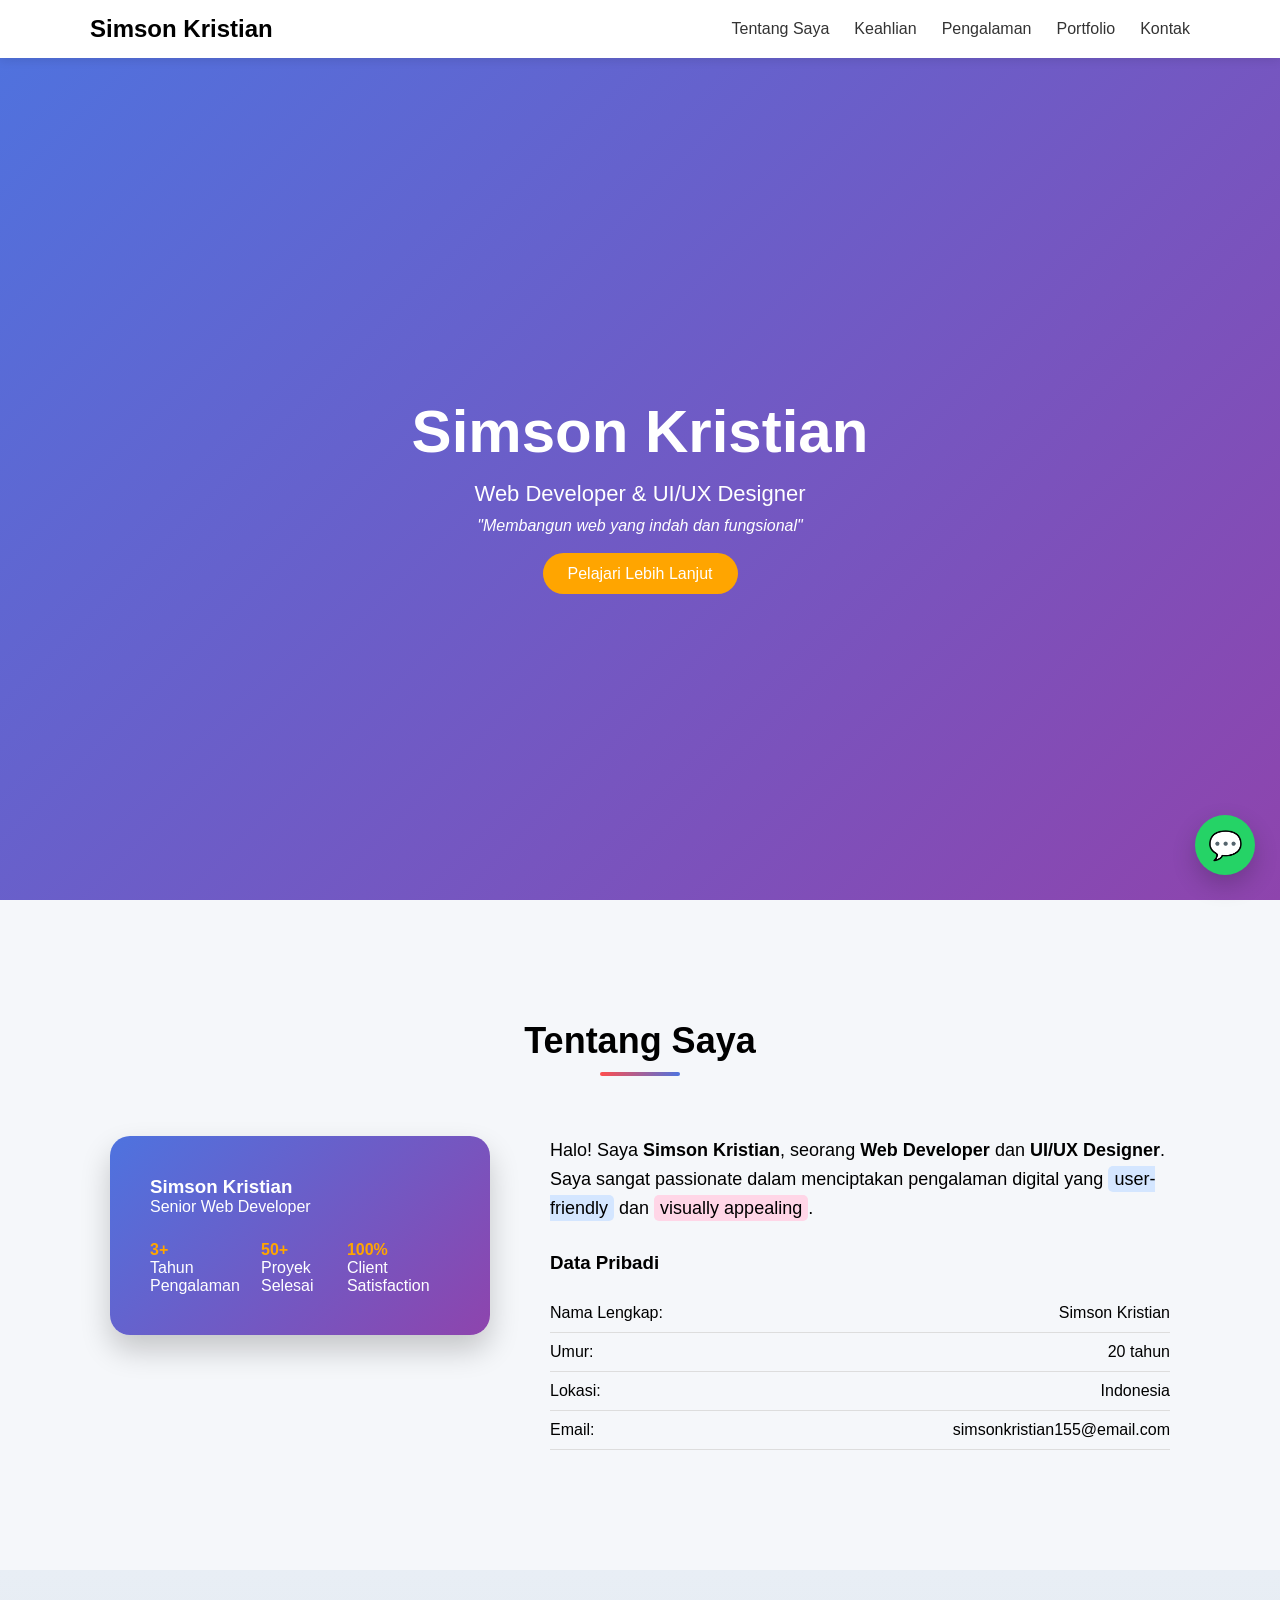
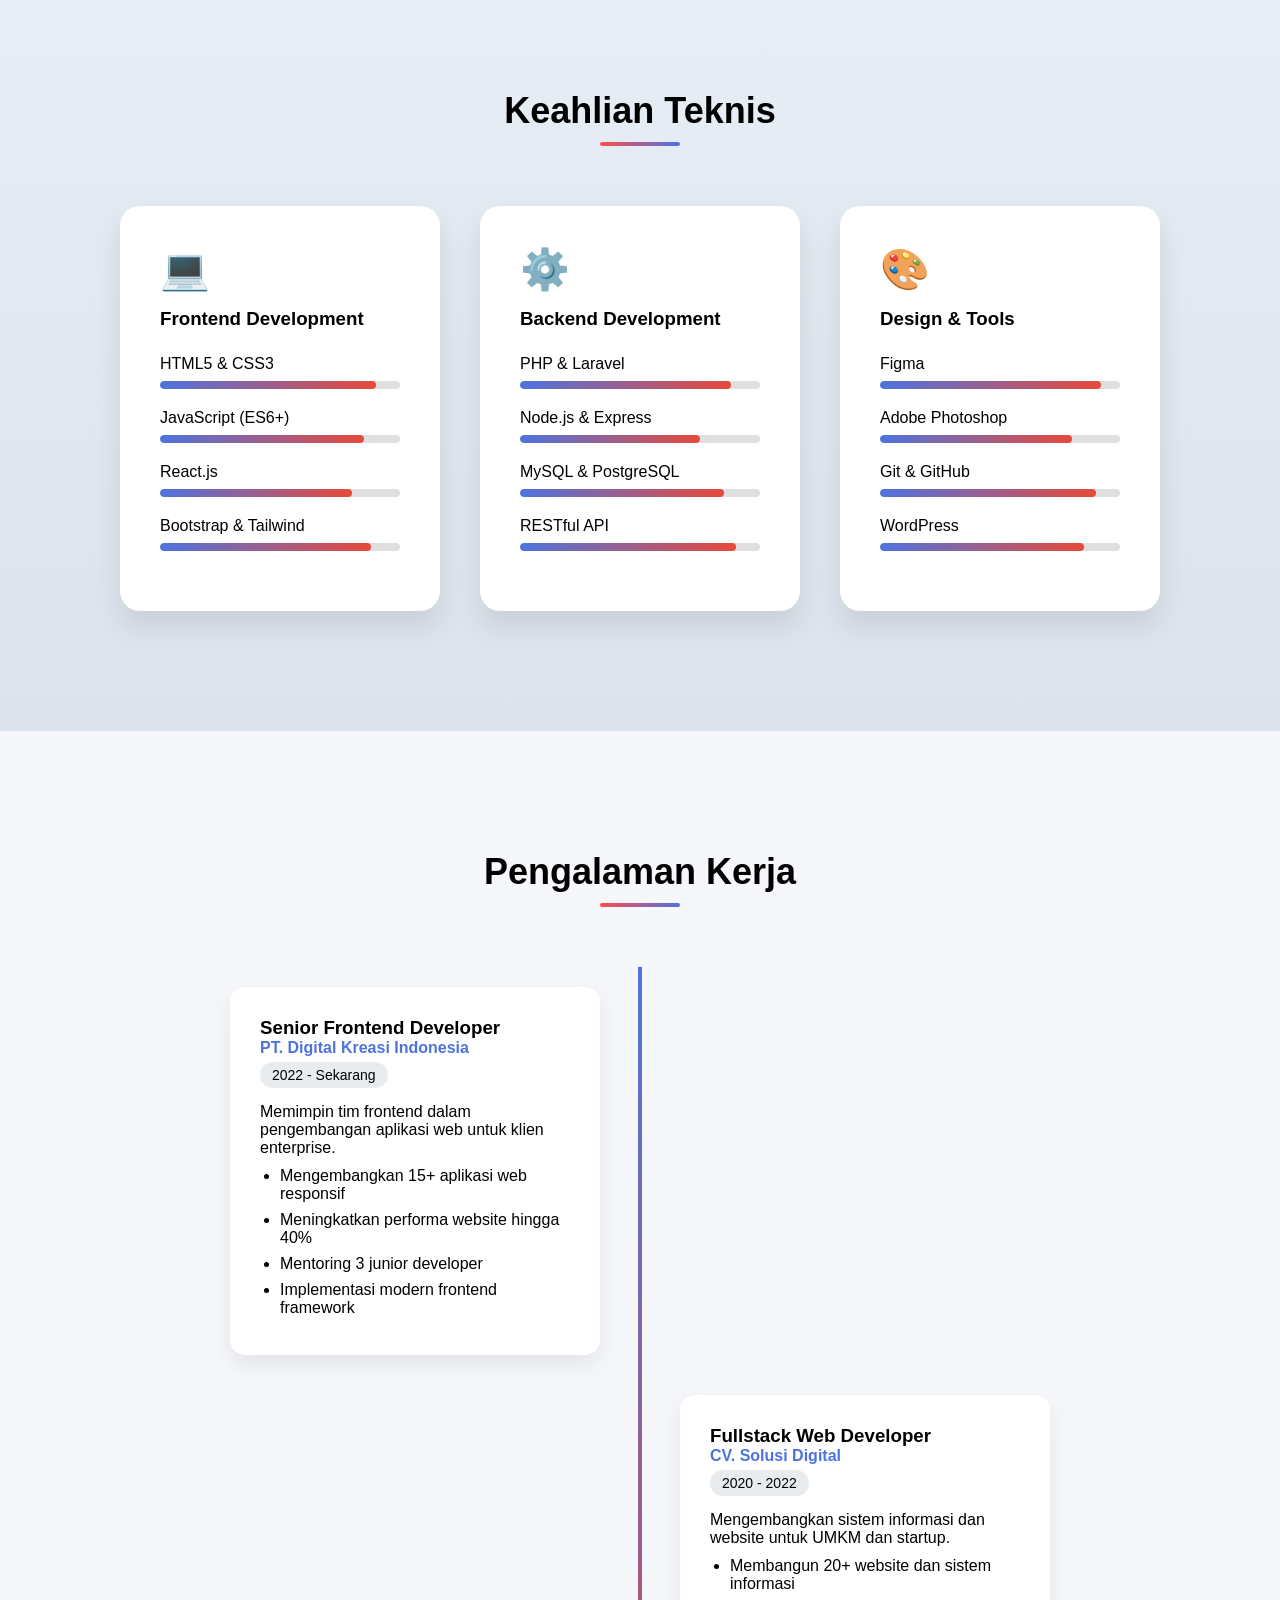
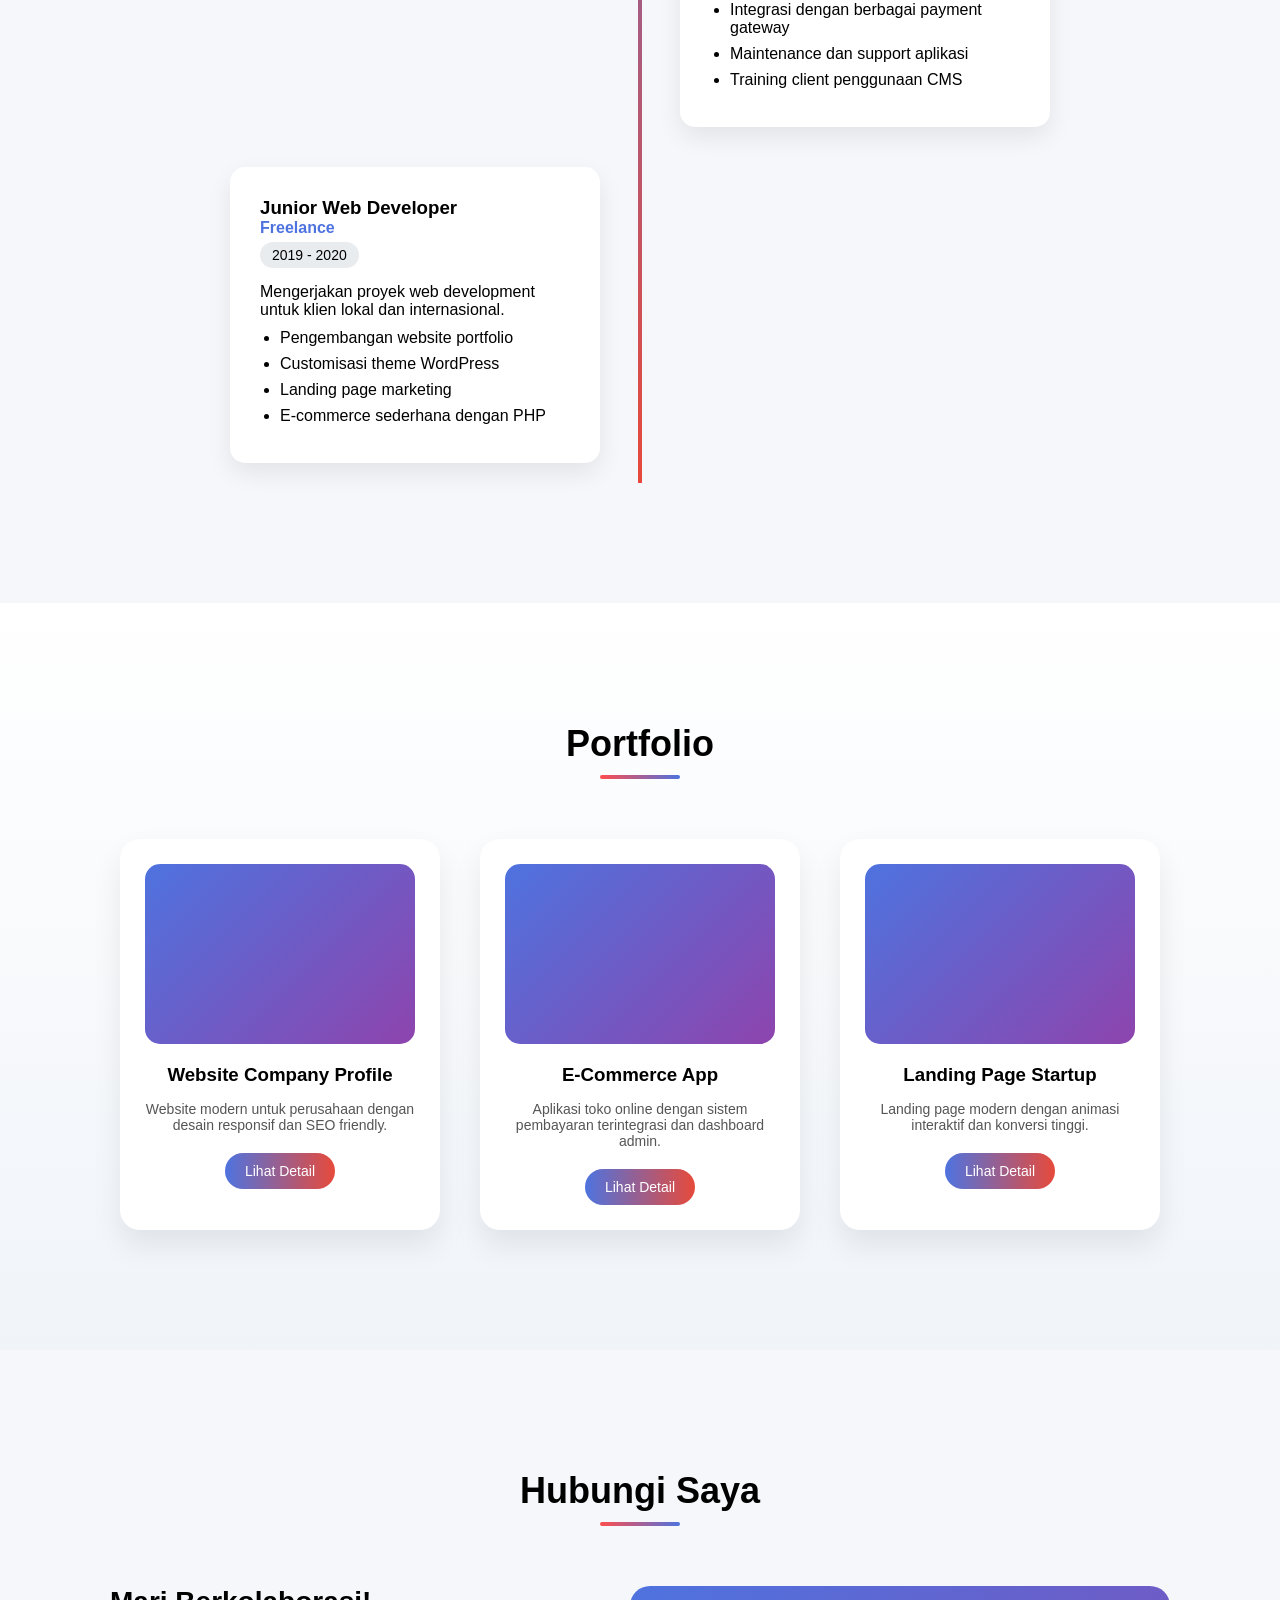
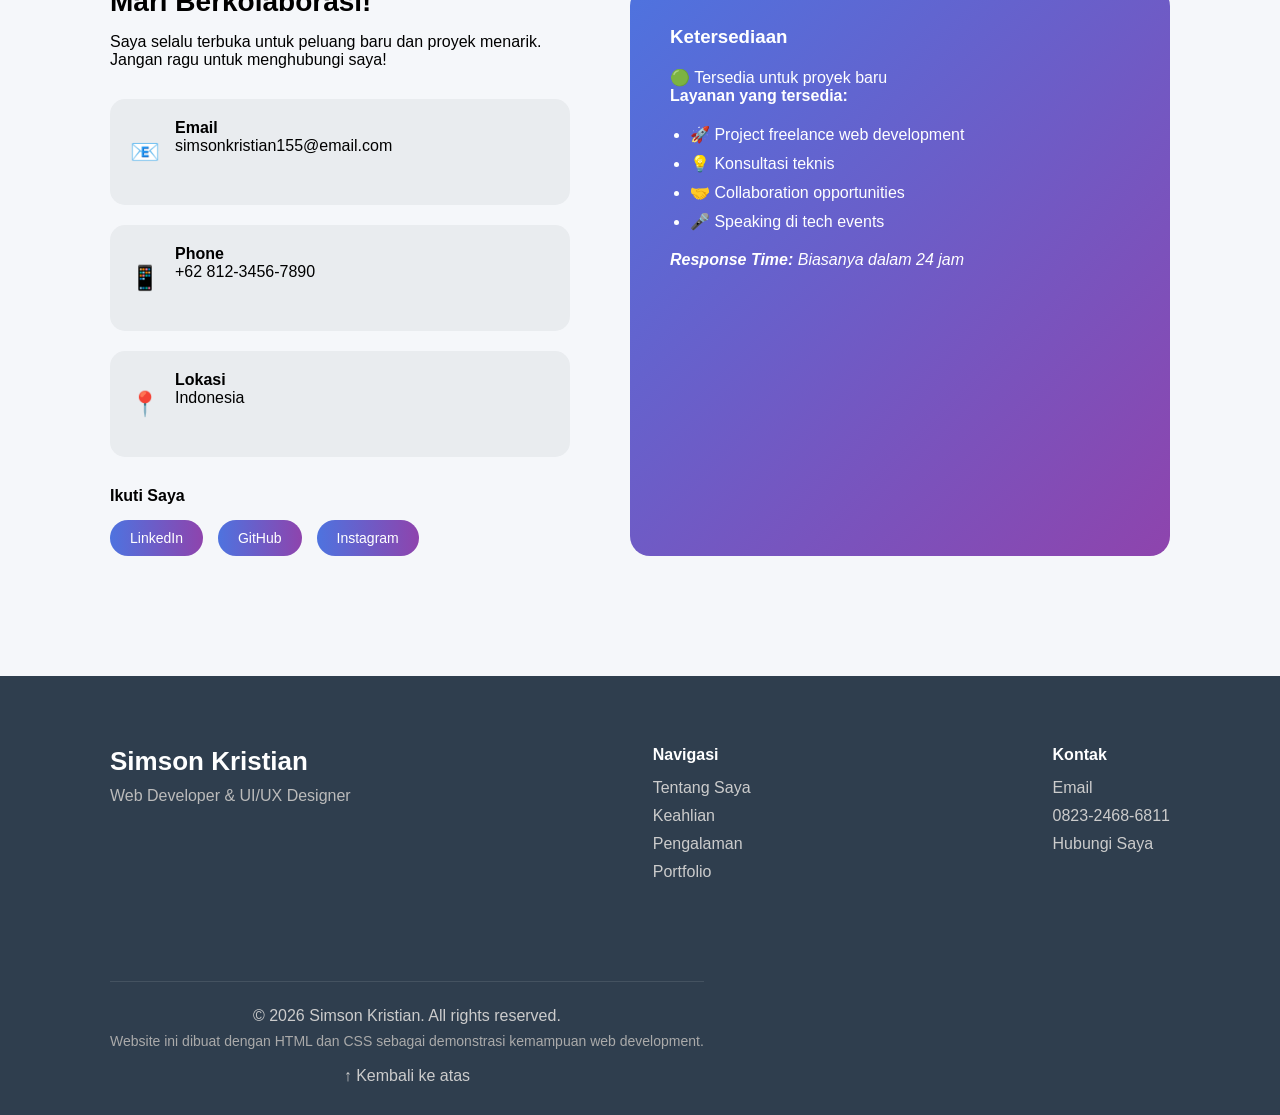
==== index.html @ 8c281bf1 "Rename main file to index.html" ====
<!DOCTYPE html>
<html lang="id">
<head>
    <meta charset="UTF-8">
    <title>Simson Kristian</title>
    <meta name="viewport" content="width=device-width, initial-scale=1.0">
    <link rel="stylesheet" href="style.css">
</head>
<body>

<!-- NAVBAR -->
<nav class="navbar">
    <div class="container nav-container">
        <h2 class="logo">Simson Kristian</h2>
        <ul class="nav-links">
            <li><a href="#about">Tentang Saya</a></li>
            <li><a href="#skills">Keahlian</a></li>
            <li><a href="#pengalaman">Pengalaman</a></li>
            <li><a href="#portfolio">Portfolio</a></li>
            <li><a href="#kontak">Kontak</a></li>
        </ul>
    </div>
</nav>

<!-- HERO -->
<section class="hero">
    <div class="hero-content">
        <h1>Simson Kristian</h1>
        <p class="subtitle">Web Developer & UI/UX Designer</p>
        <p class="quote">"Membangun web yang indah dan fungsional"</p>
        <a href="#about" class="btn">Pelajari Lebih Lanjut</a>
    </div>
</section>

<!-- ABOUT FULL -->
<section class="about" id="about">
    <div class="container">

        <h2 class="section-title">Tentang Saya</h2>

        <div class="about-wrapper">

            <!-- CARD KIRI -->
            <div class="about-card">
                <h3>Simson Kristian</h3>
                <p>Senior Web Developer</p>

                <div class="stats">
                    <div>
                        <h4>3+</h4>
                        <span>Tahun Pengalaman</span>
                    </div>
                    <div>
                        <h4>50+</h4>
                        <span>Proyek Selesai</span>
                    </div>
                    <div>
                        <h4>100%</h4>
                        <span>Client Satisfaction</span>
                    </div>
                </div>
            </div>

            <!-- TEXT + DATA -->
            <div class="about-right">

                <div class="about-text">
                    <p>
                        Halo! Saya <strong>Simson Kristian</strong>, seorang 
                        <strong>Web Developer</strong> dan 
                        <strong>UI/UX Designer</strong>.
                    </p>

                    <p>
                        Saya sangat passionate dalam menciptakan pengalaman digital 
                        yang <span class="highlight">user-friendly</span> dan 
                        <span class="highlight2">visually appealing</span>.
                    </p>
                </div>

                <!-- DATA PRIBADI -->
                <div class="data-pribadi">
                    <h3>Data Pribadi</h3>

                    <div class="data-row">
                        <span>Nama Lengkap:</span>
                        <span>Simson Kristian</span>
                    </div>

                    <div class="data-row">
                        <span>Umur:</span>
                        <span>20 tahun</span>
                    </div>

                    <div class="data-row">
                        <span>Lokasi:</span>
                        <span>Indonesia</span>
                    </div>

                    <div class="data-row">
                        <span>Email:</span>
                        <span>simsonkristian155@email.com</span>
                    </div>

                </div>

            </div>

        </div>

    </div>
</section>
<section class="skills" id="skills">
    <div class="container">
        <h2 class="section-title">Keahlian Teknis</h2>

        <div class="skills-wrapper">

            <!-- FRONTEND -->
            <div class="skill-card">
                <div class="icon">💻</div>
                <h3>Frontend Development</h3>

                <div class="skill">
                    <p>HTML5 & CSS3</p>
                    <div class="progress"><span style="width:90%"></span></div>
                </div>

                <div class="skill">
                    <p>JavaScript (ES6+)</p>
                    <div class="progress"><span style="width:85%"></span></div>
                </div>

                <div class="skill">
                    <p>React.js</p>
                    <div class="progress"><span style="width:80%"></span></div>
                </div>

                <div class="skill">
                    <p>Bootstrap & Tailwind</p>
                    <div class="progress"><span style="width:88%"></span></div>
                </div>
            </div>

            <!-- BACKEND -->
            <div class="skill-card">
                <div class="icon">⚙️</div>
                <h3>Backend Development</h3>

                <div class="skill">
                    <p>PHP & Laravel</p>
                    <div class="progress"><span style="width:88%"></span></div>
                </div>

                <div class="skill">
                    <p>Node.js & Express</p>
                    <div class="progress"><span style="width:75%"></span></div>
                </div>

                <div class="skill">
                    <p>MySQL & PostgreSQL</p>
                    <div class="progress"><span style="width:85%"></span></div>
                </div>

                <div class="skill">
                    <p>RESTful API</p>
                    <div class="progress"><span style="width:90%"></span></div>
                </div>
            </div>

            <!-- DESIGN -->
            <div class="skill-card">
                <div class="icon">🎨</div>
                <h3>Design & Tools</h3>

                <div class="skill">
                    <p>Figma</p>
                    <div class="progress"><span style="width:92%"></span></div>
                </div>

                <div class="skill">
                    <p>Adobe Photoshop</p>
                    <div class="progress"><span style="width:80%"></span></div>
                </div>

                <div class="skill">
                    <p>Git & GitHub</p>
                    <div class="progress"><span style="width:90%"></span></div>
                </div>

                <div class="skill">
                    <p>WordPress</p>
                    <div class="progress"><span style="width:85%"></span></div>
                </div>
            </div>

        </div>
    </div>
</section>
<section class="experience" id="pengalaman">
    <div class="container">
        <h2 class="section-title">Pengalaman Kerja</h2>

        <div class="timeline">

            <!-- Item 1 -->
            <div class="timeline-item left">
                <div class="timeline-content">
                    <h3>Senior Frontend Developer</h3>
                    <span class="company">PT. Digital Kreasi Indonesia</span>
                    <span class="year">2022 - Sekarang</span>
                    <p>Memimpin tim frontend dalam pengembangan aplikasi web untuk klien enterprise.</p>
                    <ul>
                        <li>Mengembangkan 15+ aplikasi web responsif</li>
                        <li>Meningkatkan performa website hingga 40%</li>
                        <li>Mentoring 3 junior developer</li>
                        <li>Implementasi modern frontend framework</li>
                    </ul>
                </div>
            </div>

            <!-- Item 2 -->
            <div class="timeline-item right">
                <div class="timeline-content">
                    <h3>Fullstack Web Developer</h3>
                    <span class="company">CV. Solusi Digital</span>
                    <span class="year">2020 - 2022</span>
                    <p>Mengembangkan sistem informasi dan website untuk UMKM dan startup.</p>
                    <ul>
                        <li>Membangun 20+ website dan sistem informasi</li>
                        <li>Integrasi dengan berbagai payment gateway</li>
                        <li>Maintenance dan support aplikasi</li>
                        <li>Training client penggunaan CMS</li>
                    </ul>
                </div>
            </div>

            <!-- Item 3 -->
            <div class="timeline-item left">
                <div class="timeline-content">
                    <h3>Junior Web Developer</h3>
                    <span class="company">Freelance</span>
                    <span class="year">2019 - 2020</span>
                    <p>Mengerjakan proyek web development untuk klien lokal dan internasional.</p>
                    <ul>
                        <li>Pengembangan website portfolio</li>
                        <li>Customisasi theme WordPress</li>
                        <li>Landing page marketing</li>
                        <li>E-commerce sederhana dengan PHP</li>
                    </ul>
                </div>
            </div>

        </div>
    </div>
</section>
<!-- PORTFOLIO -->
<section class="portfolio" id="portfolio">
    <div class="container">
        <h2 class="section-title">Portfolio</h2>

        <div class="portfolio-wrapper">

            <!-- Project 1 -->
            <div class="portfolio-card">
                <div class="portfolio-img"></div>
                <h3>Website Company Profile</h3>
                <p>Website modern untuk perusahaan dengan desain responsif dan SEO friendly.</p>
                <a href="#" class="portfolio-btn">Lihat Detail</a>
            </div>

            <!-- Project 2 -->
            <div class="portfolio-card">
                <div class="portfolio-img"></div>
                <h3>E-Commerce App</h3>
                <p>Aplikasi toko online dengan sistem pembayaran terintegrasi dan dashboard admin.</p>
                <a href="#" class="portfolio-btn">Lihat Detail</a>
            </div>

            <!-- Project 3 -->
            <div class="portfolio-card">
                <div class="portfolio-img"></div>
                <h3>Landing Page Startup</h3>
                <p>Landing page modern dengan animasi interaktif dan konversi tinggi.</p>
                <a href="#" class="portfolio-btn">Lihat Detail</a>
            </div>

        </div>
    </div>
</section>
<!-- CONTACT SECTION -->
<section class="contact" id="kontak">
    <div class="container">
        <h2 class="section-title">Hubungi Saya</h2>

        <div class="contact-wrapper">

            <!-- LEFT SIDE -->
            <div class="contact-left">
                <h3>Mari Berkolaborasi!</h3>
                <p>Saya selalu terbuka untuk peluang baru dan proyek menarik. Jangan ragu untuk menghubungi saya!</p>

                <div class="contact-box">
                    <span>📧</span>
                    <div>
                        <h4>Email</h4>
                        <p>simsonkristian155@email.com</p>
                    </div>
                </div>

                <div class="contact-box">
                    <span>📱</span>
                    <div>
                        <h4>Phone</h4>
                        <p>+62 812-3456-7890</p>
                    </div>
                </div>

                <div class="contact-box">
                    <span>📍</span>
                    <div>
                        <h4>Lokasi</h4>
                        <p>Indonesia</p>
                    </div>
                </div>

                <h4 class="follow-title">Ikuti Saya</h4>

                <div class="social-buttons">
                    <a href="#" class="social-btn">LinkedIn</a>
                    <a href="#" class="social-btn">GitHub</a>
                    <a href="#" class="social-btn">Instagram</a>
                </div>
            </div>

            <!-- RIGHT SIDE -->
            <div class="contact-right">
                <h3>Ketersediaan</h3>

                <p class="status">🟢 Tersedia untuk proyek baru</p>

                <h4>Layanan yang tersedia:</h4>
                <ul>
                    <li>🚀 Project freelance web development</li>
                    <li>💡 Konsultasi teknis</li>
                    <li>🤝 Collaboration opportunities</li>
                    <li>🎤 Speaking di tech events</li>
                </ul>

                <p class="response-time"><strong>Response Time:</strong> Biasanya dalam 24 jam</p>
            </div>

        </div>
    </div>
</section>


<!-- FOOTER -->
<footer class="footer">

    <div class="container footer-wrapper">

        <!-- LEFT -->
        <div class="footer-left">
            <h3>Simson Kristian</h3>
            <p>Web Developer & UI/UX Designer</p>
        </div>

        <!-- NAVIGATION -->
        <div class="footer-nav">
            <h4>Navigasi</h4>
            <ul>
                <li><a href="#about">Tentang Saya</a></li>
                <li><a href="#skills">Keahlian</a></li>
                <li><a href="#pengalaman">Pengalaman</a></li>
                <li><a href="#portfolio">Portfolio</a></li>
            </ul>
        </div>

<!-- CONTACT -->
<div class="footer-contact">
    <h4>Kontak</h4>
    <ul>
        <li>
            <a href="mailto:simsonkristian155@email.com">
                Email
            </a>
        </li>

        <li>
            <a href="tel:+6282324686811">
                0823-2468-6811
            </a>
        </li>

        <li>
            <a href="https://wa.me/6282324686811?text=Halo%20Simson,%20saya%20ingin%20menghubungi%20Anda"
               target="_blank">
               Hubungi Saya
            </a>
        </li>
    </ul>
</div>

    <!-- FOOTER BOTTOM -->
    <div class="footer-bottom">
        <p>© 2026 Simson Kristian. All rights reserved.</p>
        <p class="footer-desc">
            Website ini dibuat dengan HTML dan CSS sebagai demonstrasi kemampuan web development.
        </p>

        <a href="#" class="back-top">↑ Kembali ke atas</a>
    </div>

<!-- FLOATING WHATSAPP BUTTON -->
<a href="https://wa.me/6282324686811?text=Halo%20Simson,%20saya%20tertarik%20dengan%20jasa%20Anda"
   class="floating-wa"
   target="_blank">
   💬
</a>
</body>
</html>
---- style.css ----
/* ===============================
   RESET
=================================*/
*{
    margin:0;
    padding:0;
    box-sizing:border-box;
}

html{
    scroll-behavior:smooth;
}

body{
    font-family:Arial, sans-serif;
}

/* ===============================
   CONTAINER
=================================*/
.container{
    max-width:1100px;
    margin:auto;
    padding:0 20px;
}

/* ===============================
   NAVBAR
=================================*/
.navbar{
    position:fixed;
    width:100%;
    background:white;
    box-shadow:0 2px 10px rgba(0,0,0,0.1);
    z-index:1000;
}

.nav-container{
    display:flex;
    justify-content:space-between;
    align-items:center;
    padding:15px 0;
}

.nav-links{
    list-style:none;
    display:flex;
    gap:25px;
}

.nav-links a{
    text-decoration:none;
    color:#333;
    font-weight:500;
}

/* ===============================
   HERO
=================================*/
.hero{
    height:100vh;
    display:flex;
    justify-content:center;
    align-items:center;
    text-align:center;
    padding-top:80px;
    color:white;
    background:linear-gradient(135deg,#4e73df,#8e44ad);
}

.hero-content h1{
    font-size:60px;
    margin-bottom:15px;
}

.subtitle{
    font-size:22px;
    margin-bottom:10px;
}

.quote{
    font-style:italic;
    margin-bottom:30px;
}

.btn{
    background:orange;
    padding:12px 25px;
    border-radius:30px;
    color:white;
    text-decoration:none;
}

/* ===============================
   SECTION TITLE
=================================*/
.section-title{
    text-align:center;
    font-size:36px;
    margin-bottom:60px;
    position:relative;
}

.section-title::after{
    content:"";
    width:80px;
    height:4px;
    background:linear-gradient(to right,#ff4d4d,#4e73df);
    display:block;
    margin:10px auto 0;
    border-radius:5px;
}

/* ===============================
   ABOUT SECTION
=================================*/
.about{
    padding:120px 0;
    background:#f5f7fa;
}

.about-wrapper{
    display:flex;
    gap:60px;
    align-items:flex-start;
    flex-wrap:wrap;
}

.about-card{
    background:linear-gradient(135deg,#4e73df,#8e44ad);
    color:white;
    padding:40px;
    border-radius:20px;
    width:380px;
    box-shadow:0 15px 30px rgba(0,0,0,0.2);
}

.stats{
    display:flex;
    justify-content:space-between;
    margin-top:25px;
}

.stats h4{
    color:orange;
}

.about-right{
    flex:1;
}

.about-text{
    font-size:18px;
    line-height:1.6;
    margin-bottom:30px;
}

.highlight{
    background:#d4e6ff;
    padding:3px 6px;
    border-radius:5px;
}

.highlight2{
    background:#ffd6e7;
    padding:3px 6px;
    border-radius:5px;
}

/* DATA PRIBADI */
.data-pribadi h3{
    margin-bottom:20px;
}

.data-row{
    display:flex;
    justify-content:space-between;
    padding:10px 0;
    border-bottom:1px solid #ddd;
}

/* ===============================
   SKILLS SECTION
=================================*/
.skills{
    padding:120px 0;
    background:linear-gradient(to bottom,#e8eef5,#dce3ec);
}

.skills-wrapper{
    display:flex;
    justify-content:center;
    gap:40px;
    flex-wrap:wrap;
}

.skill-card{
    background:white;
    padding:40px;
    border-radius:20px;
    width:320px;
    box-shadow:0 15px 30px rgba(0,0,0,0.1);
    transition:0.3s;
}

.skill-card:hover{
    transform:translateY(-10px);
}

.skill-card h3{
    margin:15px 0 25px;
}

.icon{
    font-size:40px;
}

.skill{
    margin-bottom:20px;
}

.skill p{
    margin-bottom:8px;
    font-weight:500;
}

.progress{
    height:8px;
    background:#e0e0e0;
    border-radius:10px;
    overflow:hidden;
}

.progress span{
    display:block;
    height:100%;
    background:linear-gradient(to right,#4e73df,#e74a3b);
    border-radius:10px;
}

/* ===============================
   EXPERIENCE SECTION
=================================*/
.experience{
    padding:120px 0;
    background:#f5f7fa;
}

.timeline{
    position:relative;
    max-width:900px;
    margin:auto;
}

.timeline::after{
    content:"";
    position:absolute;
    width:4px;
    background:linear-gradient(to bottom,#4e73df,#e74a3b);
    top:0;
    bottom:0;
    left:50%;
    margin-left:-2px;
}

.timeline-item{
    padding:20px 40px;
    position:relative;
    width:50%;
}

.timeline-item.left{
    left:0;
}

.timeline-item.right{
    left:50%;
}

.timeline-content{
    background:white;
    padding:30px;
    border-radius:15px;
    box-shadow:0 10px 25px rgba(0,0,0,0.08);
}

.company{
    display:block;
    font-weight:bold;
    color:#4e73df;
    margin-bottom:5px;
}

.year{
    display:inline-block;
    background:#e9ecef;
    padding:5px 12px;
    border-radius:20px;
    font-size:14px;
    margin-bottom:15px;
}

.timeline-content ul{
    margin-top:10px;
    padding-left:20px;
}

.timeline-content ul li{
    margin-bottom:8px;
}

/* ===============================
   RESPONSIVE
=================================*/
@media screen and (max-width:768px){

    .about-wrapper{
        flex-direction:column;
    }

    .timeline::after{
        left:20px;
    }

    .timeline-item{
        width:100%;
        padding-left:60px;
        padding-right:25px;
    }

    .timeline-item.right{
        left:0;
    }
}

/* ===============================
   PORTFOLIO SECTION
=================================*/

.portfolio {
    padding: 120px 0;
    background: linear-gradient(to bottom, #ffffff, #f0f4f9);
}

.portfolio-wrapper {
    display: flex;
    gap: 40px;
    justify-content: center;
    flex-wrap: wrap;
}

.portfolio-card {
    background: white;
    width: 320px;
    padding: 25px;
    border-radius: 20px;
    box-shadow: 0 15px 30px rgba(0,0,0,0.08);
    transition: 0.3s ease;
    text-align: center;
}

.portfolio-card:hover {
    transform: translateY(-10px);
}

.portfolio-img {
    height: 180px;
    background: linear-gradient(135deg,#4e73df,#8e44ad);
    border-radius: 15px;
    margin-bottom: 20px;
}

.portfolio-card h3 {
    margin-bottom: 15px;
}

.portfolio-card p {
    font-size: 14px;
    margin-bottom: 20px;
    color: #555;
}

.portfolio-btn {
    display: inline-block;
    padding: 10px 20px;
    border-radius: 25px;
    background: linear-gradient(90deg,#4e73df,#e74a3b);
    color: white;
    text-decoration: none;
    font-size: 14px;
}

.portfolio-btn:hover {
    opacity: 0.9;
}

/* ===============================
   CONTACT SECTION
=================================*/

.contact {
    padding: 120px 0;
    background: #f5f7fa;
}

.contact-wrapper {
    display: flex;
    gap: 60px;
    flex-wrap: wrap;
}

.contact-left {
    flex: 1;
}

.contact-left h3 {
    margin-bottom: 15px;
    font-size: 28px;
}

.contact-left p {
    margin-bottom: 30px;
}

.contact-box {
    display: flex;
    gap: 15px;
    align-items: center;
    background: #e9ecef;
    padding: 20px;
    border-radius: 15px;
    margin-bottom: 20px;
}

.contact-box span {
    font-size: 24px;
}

.follow-title {
    margin-top: 30px;
    margin-bottom: 15px;
}

.social-buttons {
    display: flex;
    gap: 15px;
}

.social-btn {
    padding: 10px 20px;
    border-radius: 25px;
    background: linear-gradient(90deg,#4e73df,#8e44ad);
    color: white;
    text-decoration: none;
    font-size: 14px;
}

.social-btn:hover {
    opacity: 0.9;
}

/* RIGHT SIDE */

.contact-right {
    flex: 1;
    background: linear-gradient(135deg,#4e73df,#8e44ad);
    color: white;
    padding: 40px;
    border-radius: 20px;
}

.contact-right h3 {
    margin-bottom: 20px;
}

.contact-right ul {
    margin: 20px 0;
    padding-left: 20px;
}

.contact-right ul li {
    margin-bottom: 10px;
}

.response-time {
    margin-top: 20px;
    font-style: italic;
}

/* ===============================
   FOOTER STYLE
=================================*/

.footer {
    background: #2f3e4e;
    color: #ccc;
    padding: 70px 0 30px;
}

.footer-wrapper {
    display: flex;
    justify-content: space-between;
    flex-wrap: wrap;
    gap: 50px;
}

.footer-left h3 {
    color: white;
    font-size: 26px;
    margin-bottom: 10px;
}

.footer-left p {
    color: #bbb;
}

.footer h4 {
    color: #4ea3ff;
    margin-bottom: 15px;
}

.footer ul {
    list-style: none;
    padding: 0;
}

.footer ul li {
    margin-bottom: 10px;
}

.footer a {
    text-decoration: none;
    color: #ccc;
    transition: 0.3s;
}

.footer a:hover {
    color: #4ea3ff;
}

.footer-bottom {
    text-align: center;
    margin-top: 40px;
    padding-top: 25px;
    border-top: 1px solid rgba(255,255,255,0.1);
}

.footer-bottom p {
    margin-bottom: 8px;
}

.footer-desc {
    color: #aaa;
    font-size: 14px;
}

.back-top {
    display: inline-block;
    margin-top: 10px;
    color: #4ea3ff;
    font-weight: 500;
}

/* CONTACT SECTION */

.contact {
    padding: 120px 0;
    background: #f5f7fa;
}

.contact-wrapper {
    display: flex;
    gap: 60px;
    flex-wrap: wrap;
}

.contact-left {
    flex: 1;
}

.contact-box {
    display: flex;
    gap: 15px;
    align-items: center;
    background: #e9ecef;
    padding: 20px;
    border-radius: 15px;
    margin-bottom: 20px;
}

.contact-box a {
    text-decoration: none;
    color: #333;
}

.contact-box a:hover {
    color: #4e73df;
}

.social-buttons {
    display: flex;
    gap: 15px;
    margin-top: 15px;
}

.social-btn {
    padding: 10px 20px;
    border-radius: 25px;
    background: linear-gradient(90deg,#4e73df,#8e44ad);
    color: white;
    text-decoration: none;
    font-size: 14px;
    transition: 0.3s;
}

.social-btn:hover {
    transform: translateY(-3px);
}

.contact-right {
    flex: 1;
    background: linear-gradient(135deg,#4e73df,#8e44ad);
    color: white;
    padding: 40px;
    border-radius: 20px;
}

/* FOOTER */

.footer {
    background: #2f3e4e;
    color: #ccc;
    padding: 70px 0 30px;
}

.footer-wrapper {
    display: flex;
    justify-content: space-between;
    flex-wrap: wrap;
    gap: 50px;
}

.footer h3, .footer h4 {
    color: white;
}

.footer ul {
    list-style: none;
    padding: 0;
}

.footer ul li {
    margin-bottom: 10px;
}

.footer a {
    text-decoration: none;
    color: #ccc;
    transition: 0.3s;
}

.footer a:hover {
    color: #4ea3ff;
}

.footer-bottom {
    text-align: center;
    margin-top: 40px;
    padding-top: 25px;
    border-top: 1px solid rgba(255,255,255,0.1);
}

.footer-desc {
    font-size: 14px;
    color: #aaa;
}

.back-top {
    display: inline-block;
    margin-top: 10px;
    color: #4ea3ff;
}

/* ===============================
   FLOATING WHATSAPP BUTTON
=================================*/

.floating-wa {
    position: fixed;
    bottom: 25px;
    right: 25px;
    background: #25D366;
    color: white;
    font-size: 28px;
    width: 60px;
    height: 60px;
    display: flex;
    align-items: center;
    justify-content: center;
    border-radius: 50%;
    text-decoration: none;
    box-shadow: 0 10px 25px rgba(0,0,0,0.2);
    transition: 0.3s;
    z-index: 999;
}

.floating-wa:hover {
    transform: scale(1.1);
}
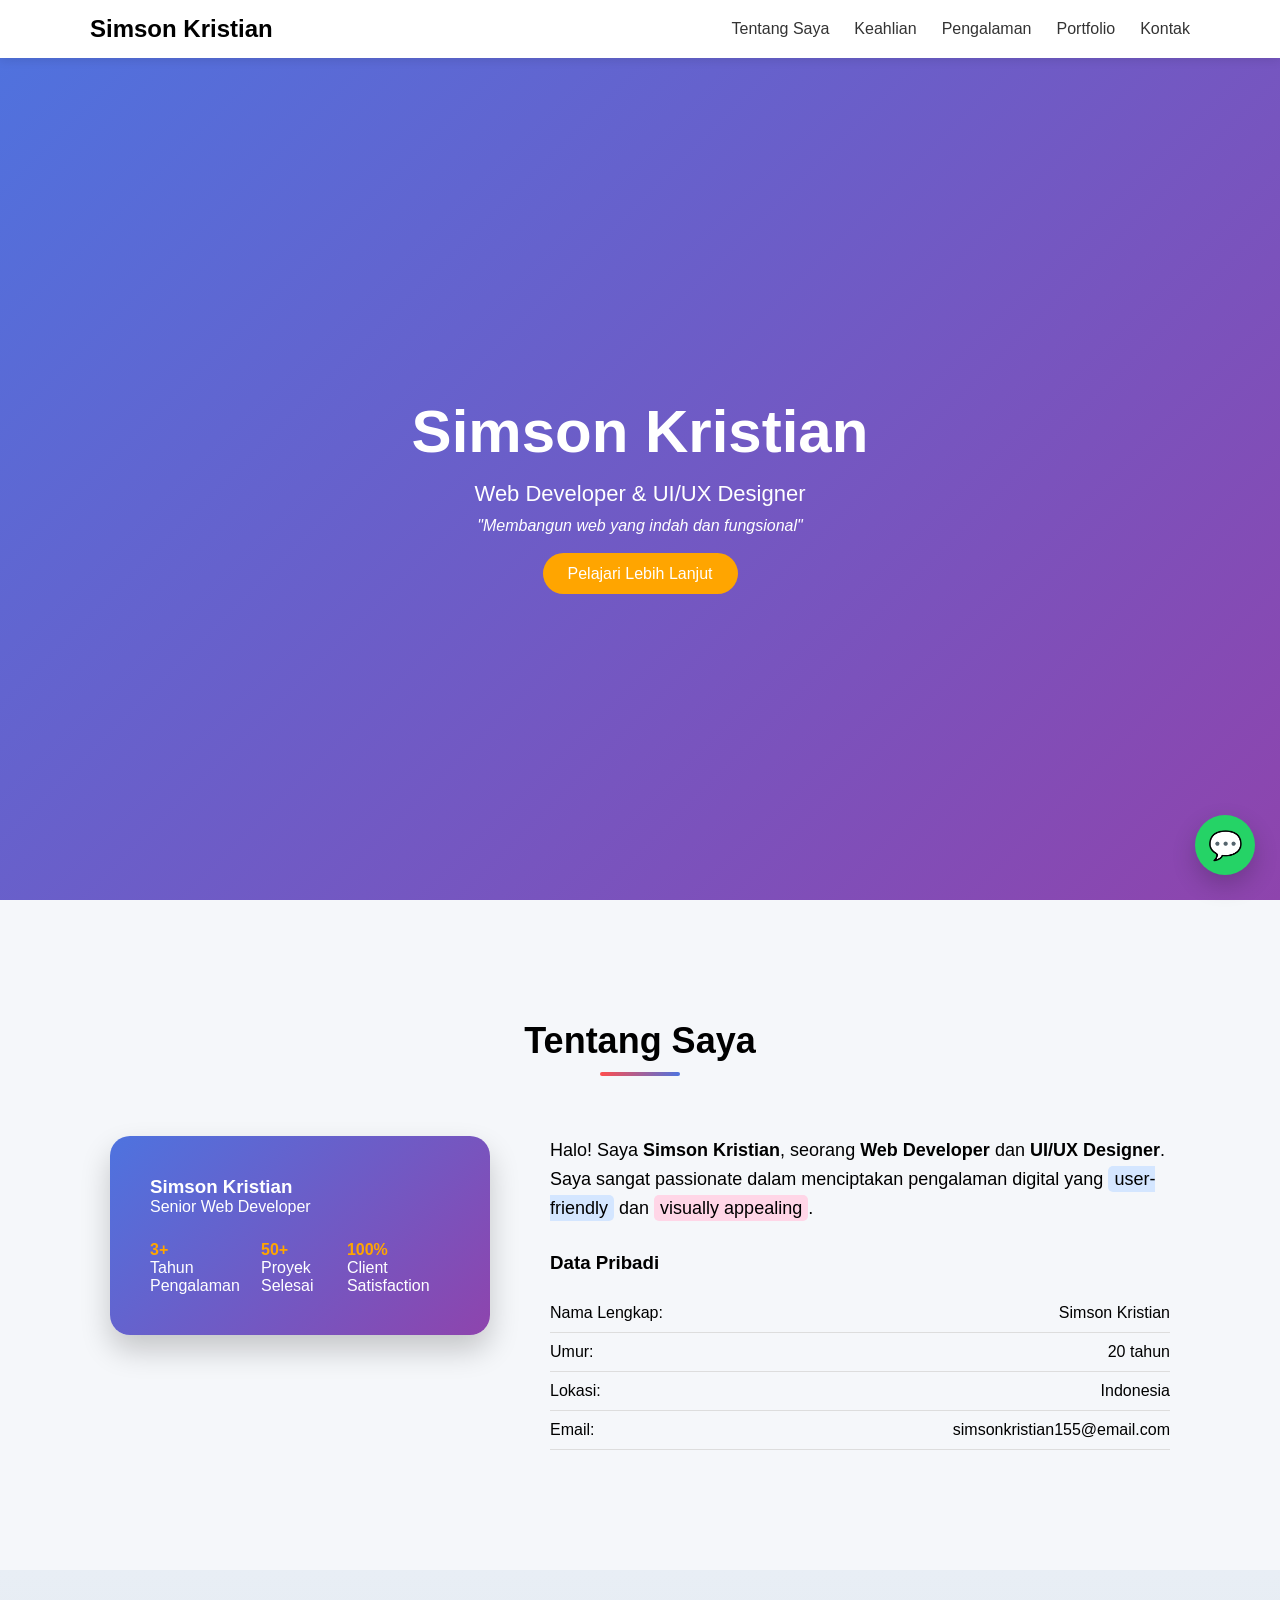
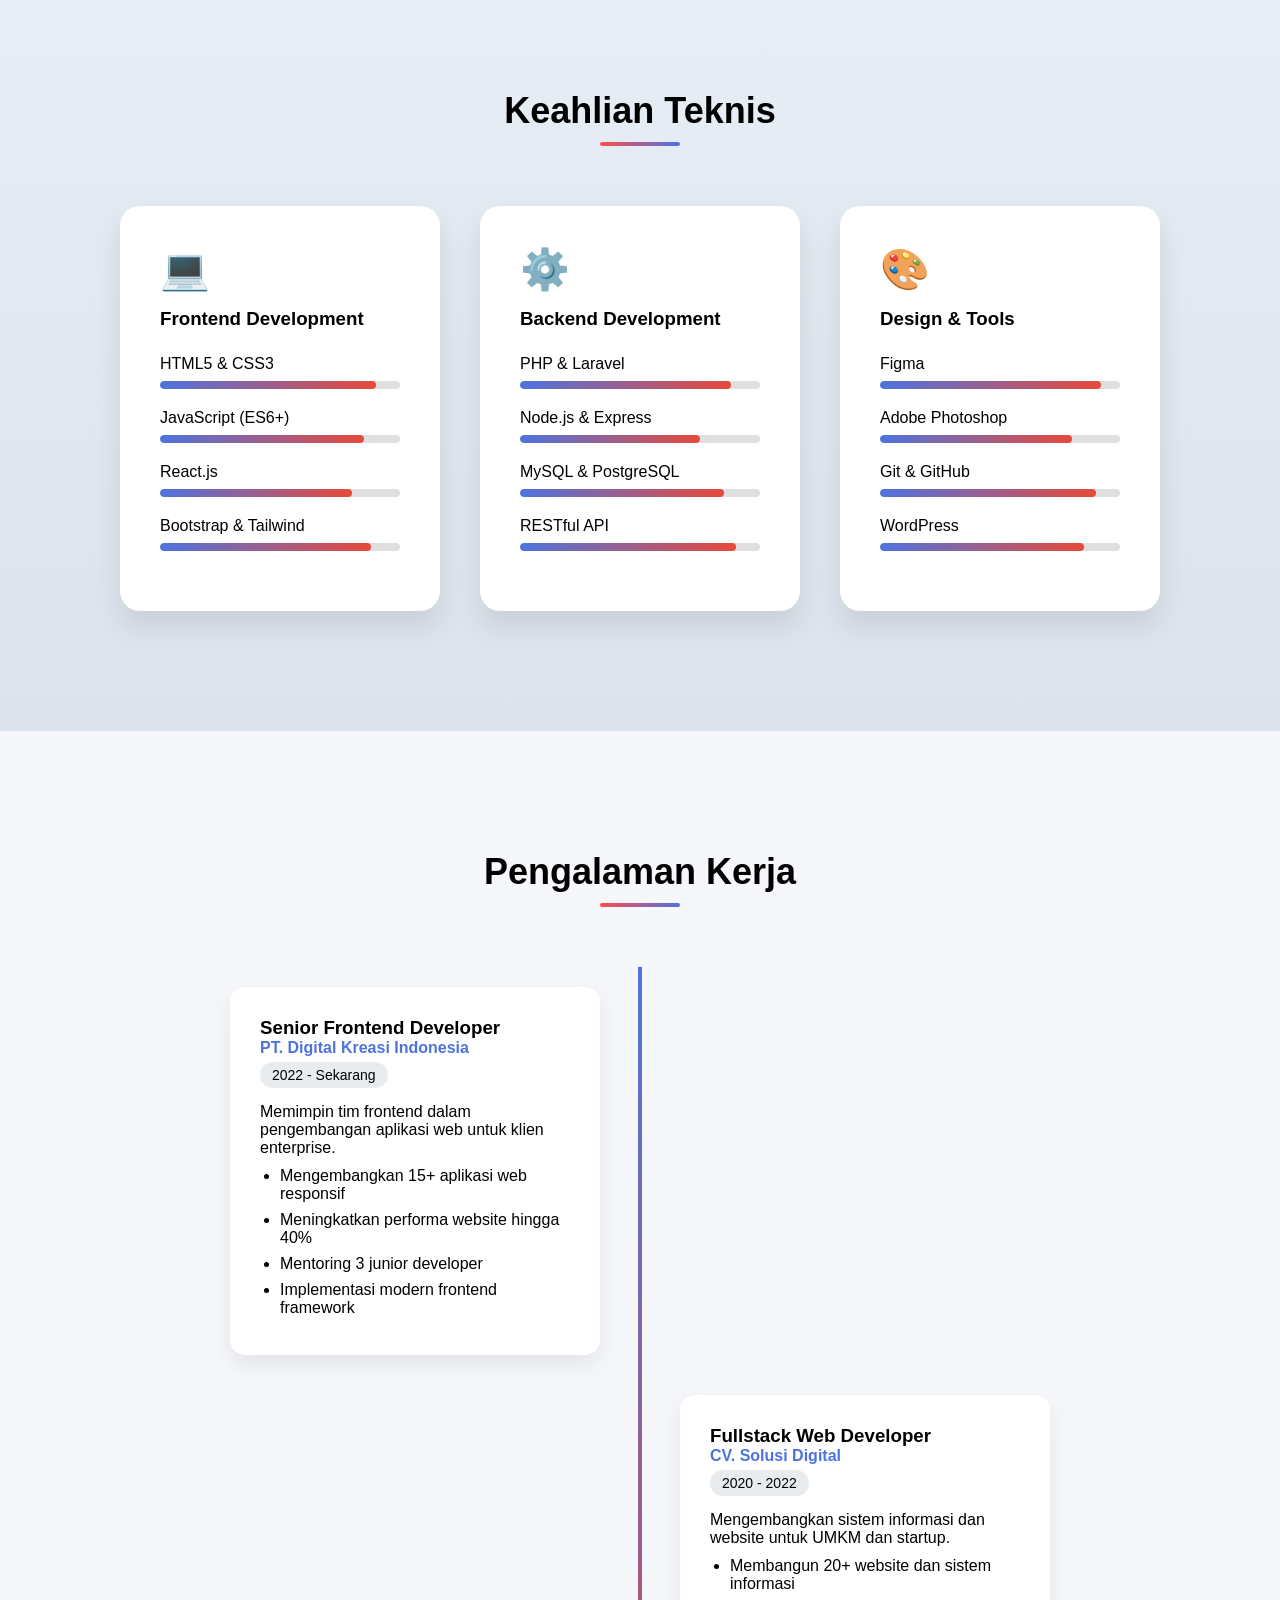
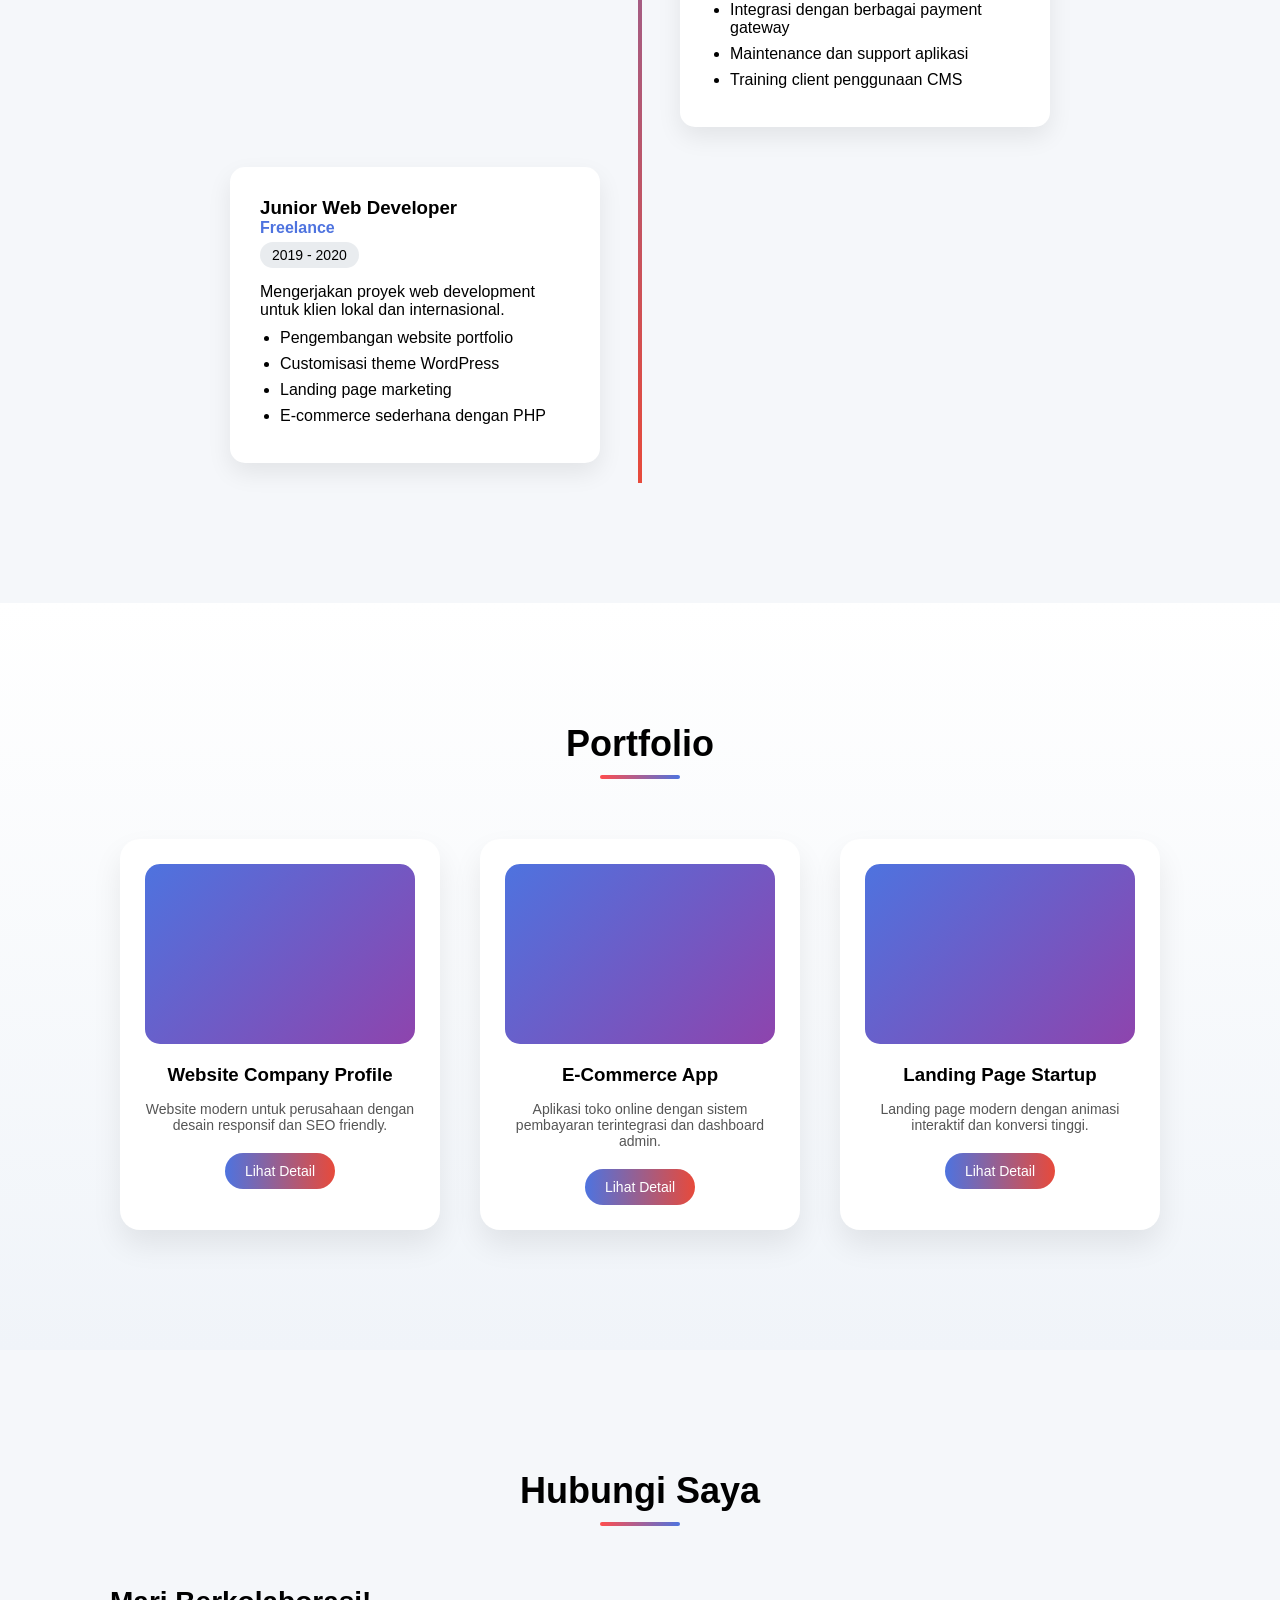
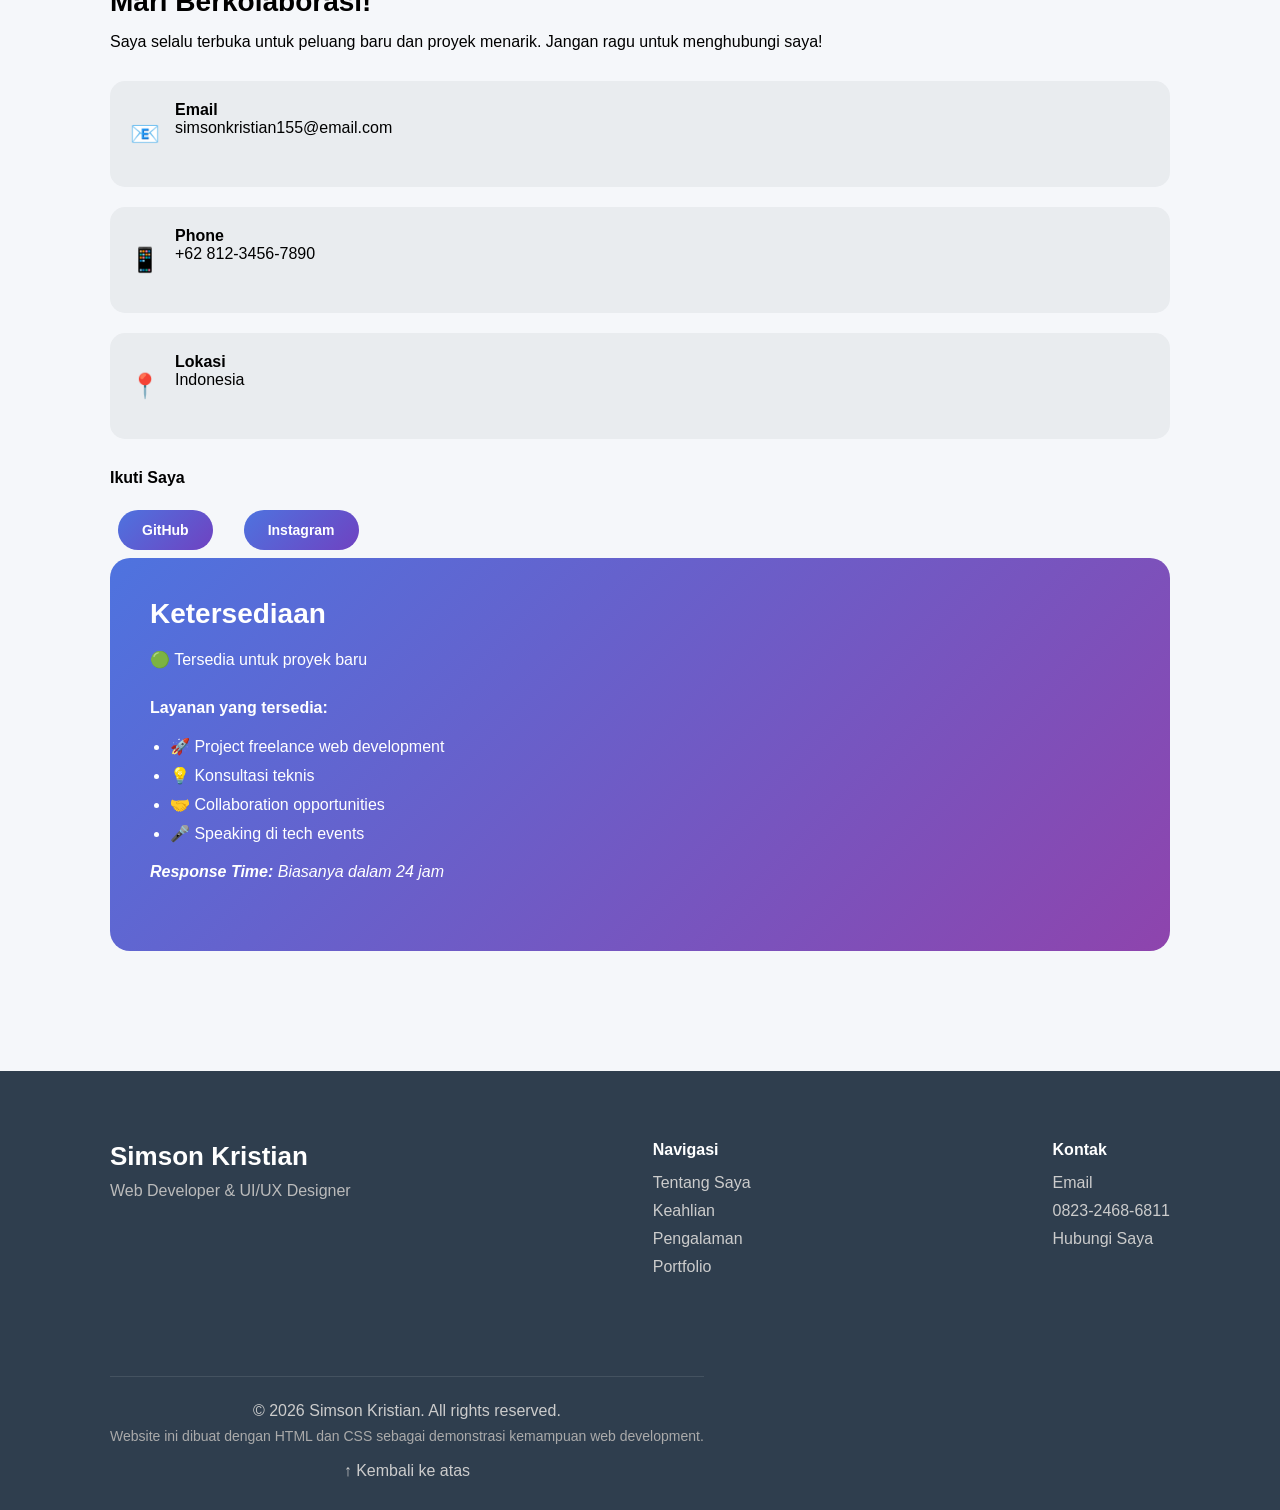
==== commit 9e964b8d: "Remove LinkedIn button" ====
--- a/index.html
+++ b/index.html
@@ -326,12 +326,23 @@
 
                 <h4 class="follow-title">Ikuti Saya</h4>
 
-                <div class="social-buttons">
-                    <a href="#" class="social-btn">LinkedIn</a>
-                    <a href="#" class="social-btn">GitHub</a>
-                    <a href="#" class="social-btn">Instagram</a>
-                </div>
-            </div>
+               <div class="social-buttons">
+
+    <a href="https://github.com/simsonkristian155-cloud"
+       class="social-btn"
+       target="_blank"
+       rel="noopener noreferrer">
+       GitHub
+    </a>
+
+    <a href="https://instagram.com/kirtsiannn"
+       class="social-btn"
+       target="_blank"
+       rel="noopener noreferrer">
+       Instagram
+    </a>
+
+</div>
 
             <!-- RIGHT SIDE -->
             <div class="contact-right">
--- a/style.css
+++ b/style.css
@@ -706,4 +706,23 @@
 
 .floating-wa:hover {
     transform: scale(1.1);
+}
+
+/* SOCIAL BUTTON ENHANCEMENT */
+.social-btn {
+    display: inline-block;
+    padding: 12px 24px;
+    margin: 8px;
+    border-radius: 30px;
+    background: linear-gradient(135deg, #4e73df, #6f42c1);
+    color: white;
+    text-decoration: none;
+    font-weight: 600;
+    transition: all 0.3s ease;
+}
+
+.social-btn:hover {
+    transform: translateY(-4px);
+    box-shadow: 0 8px 20px rgba(0,0,0,0.2);
+    opacity: 0.9;
 }
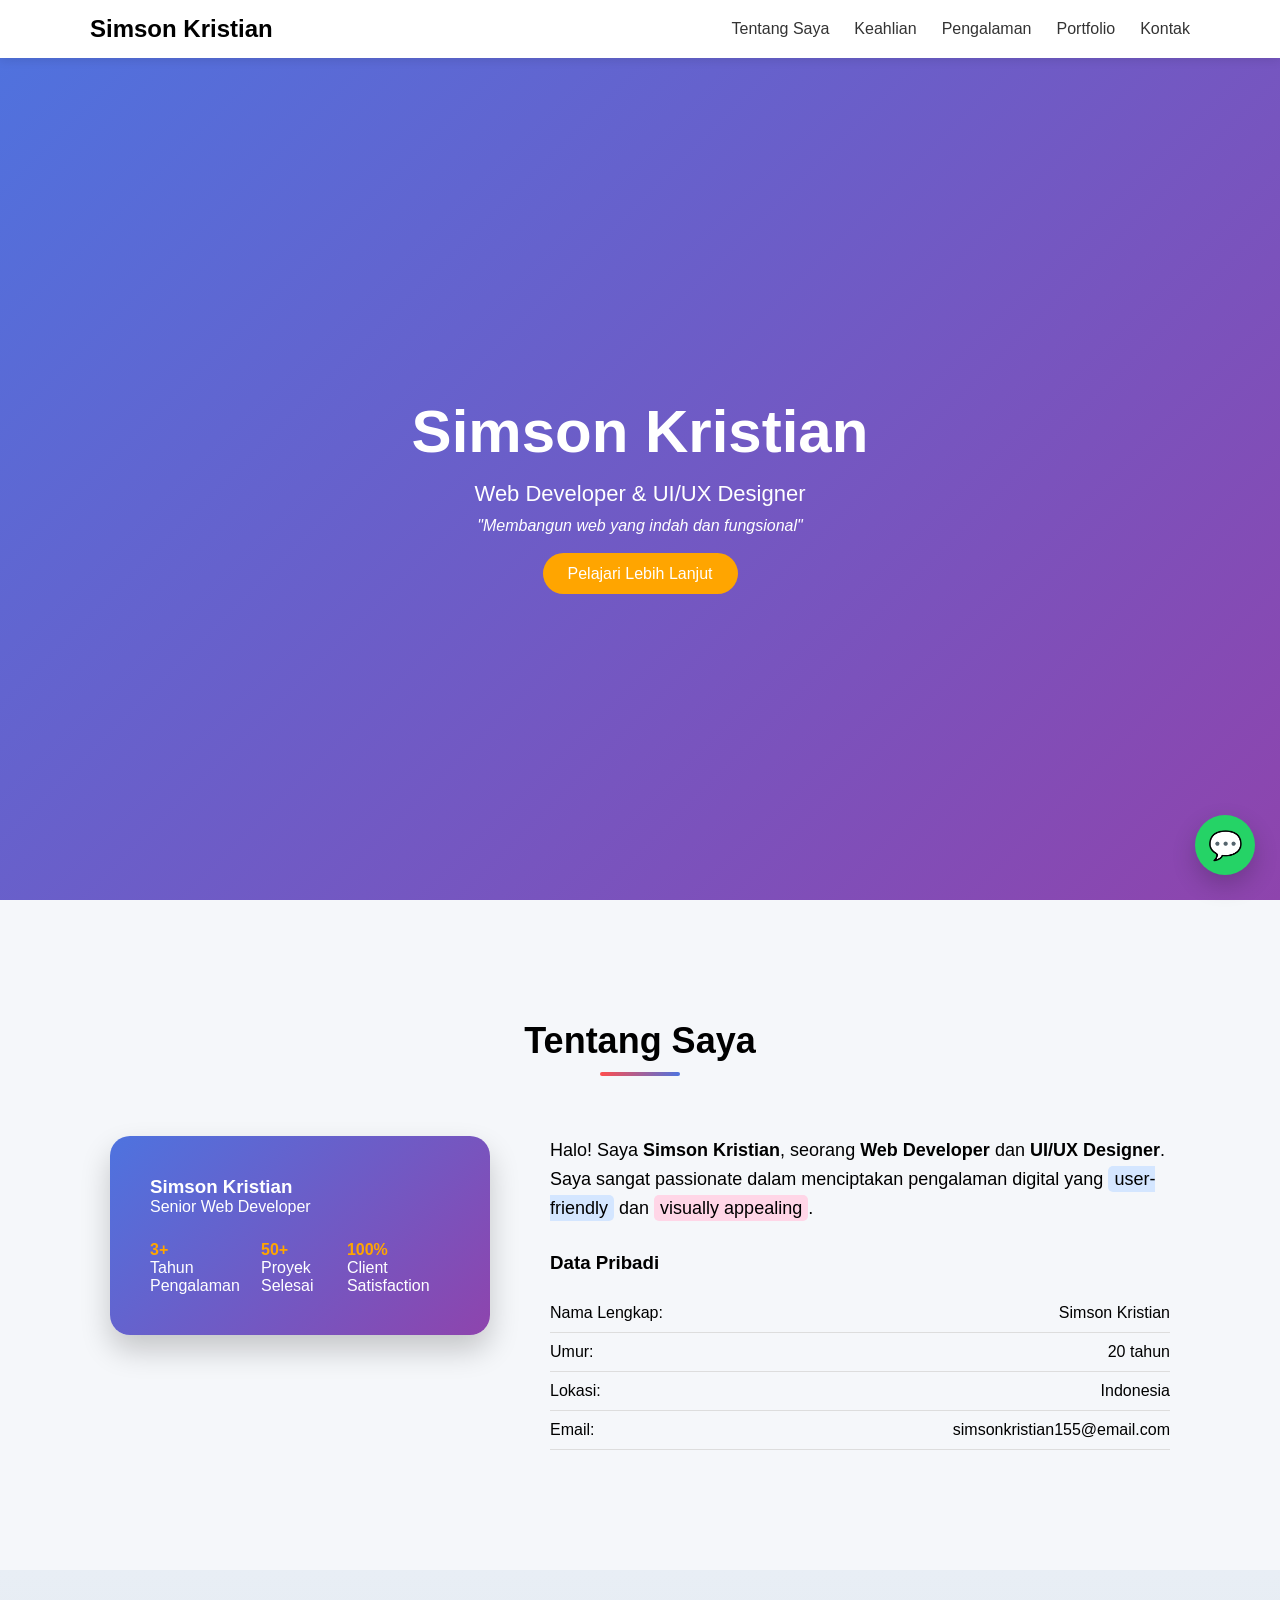
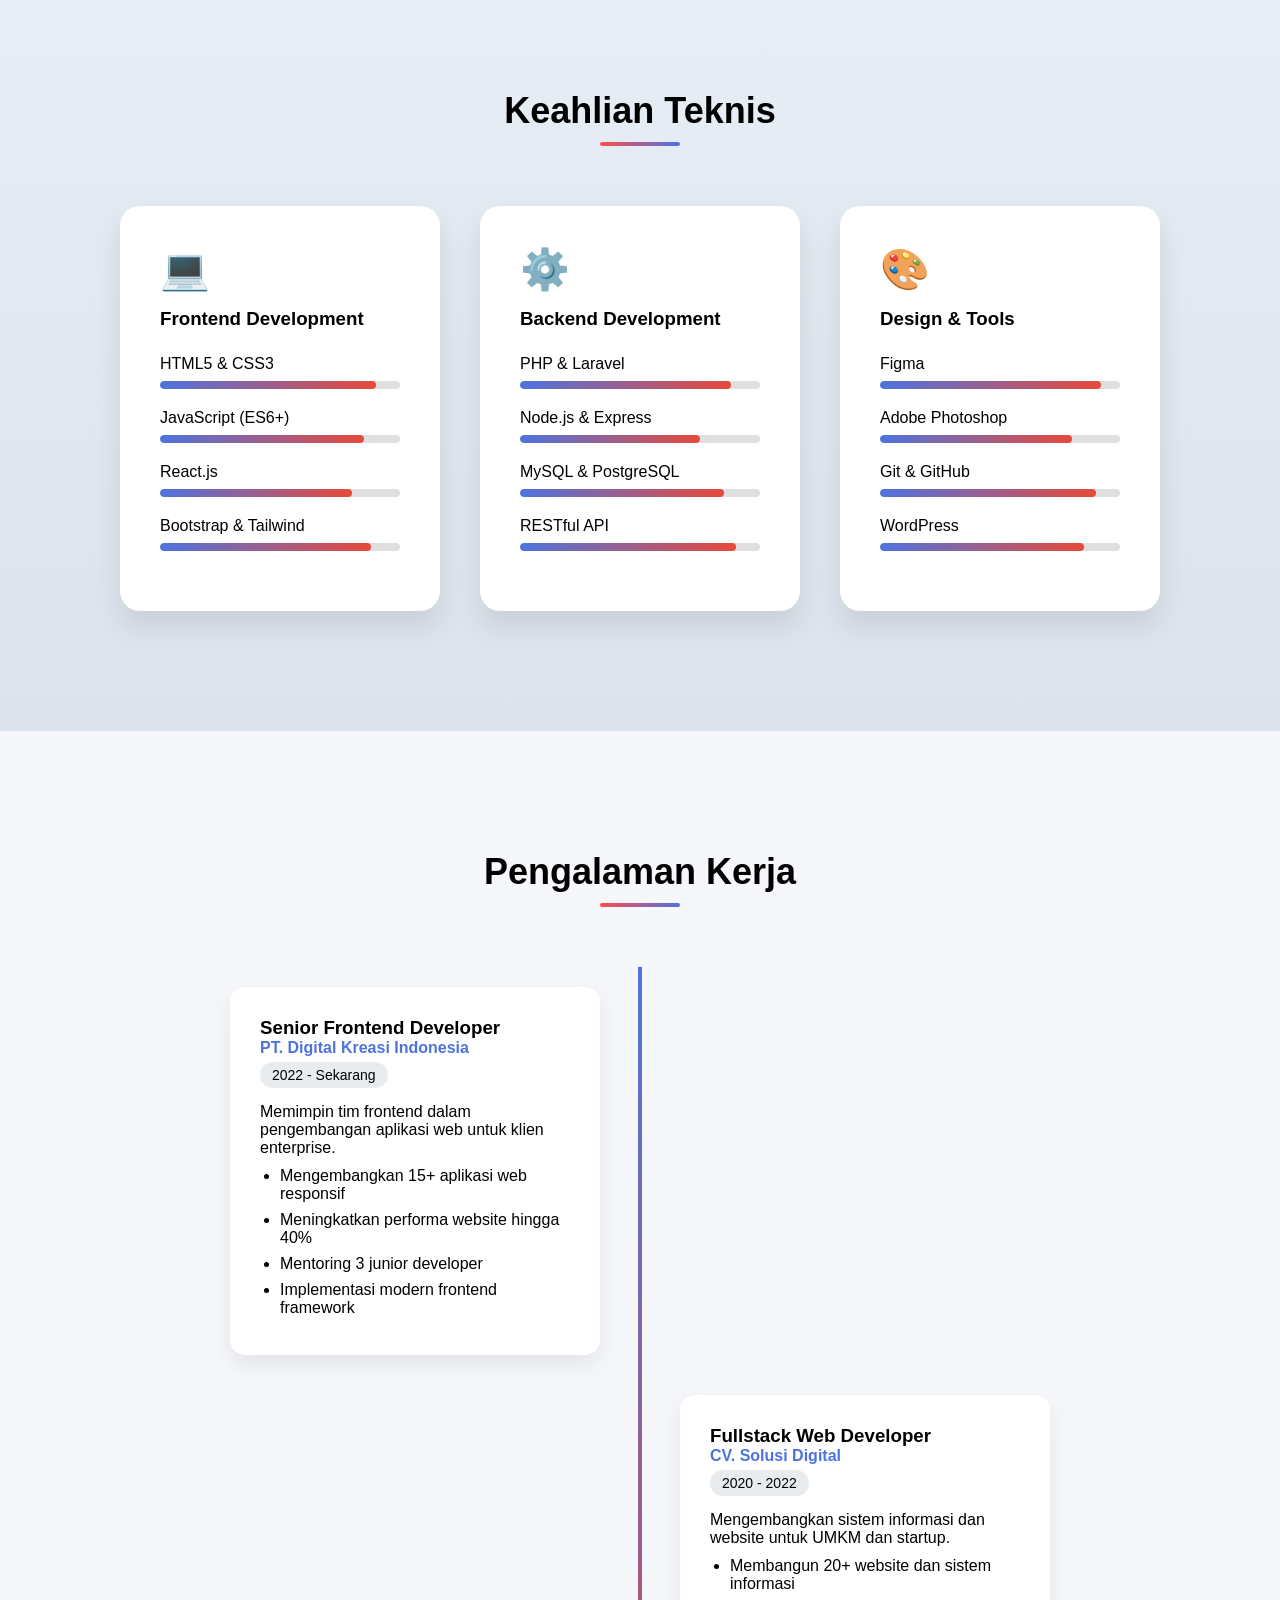
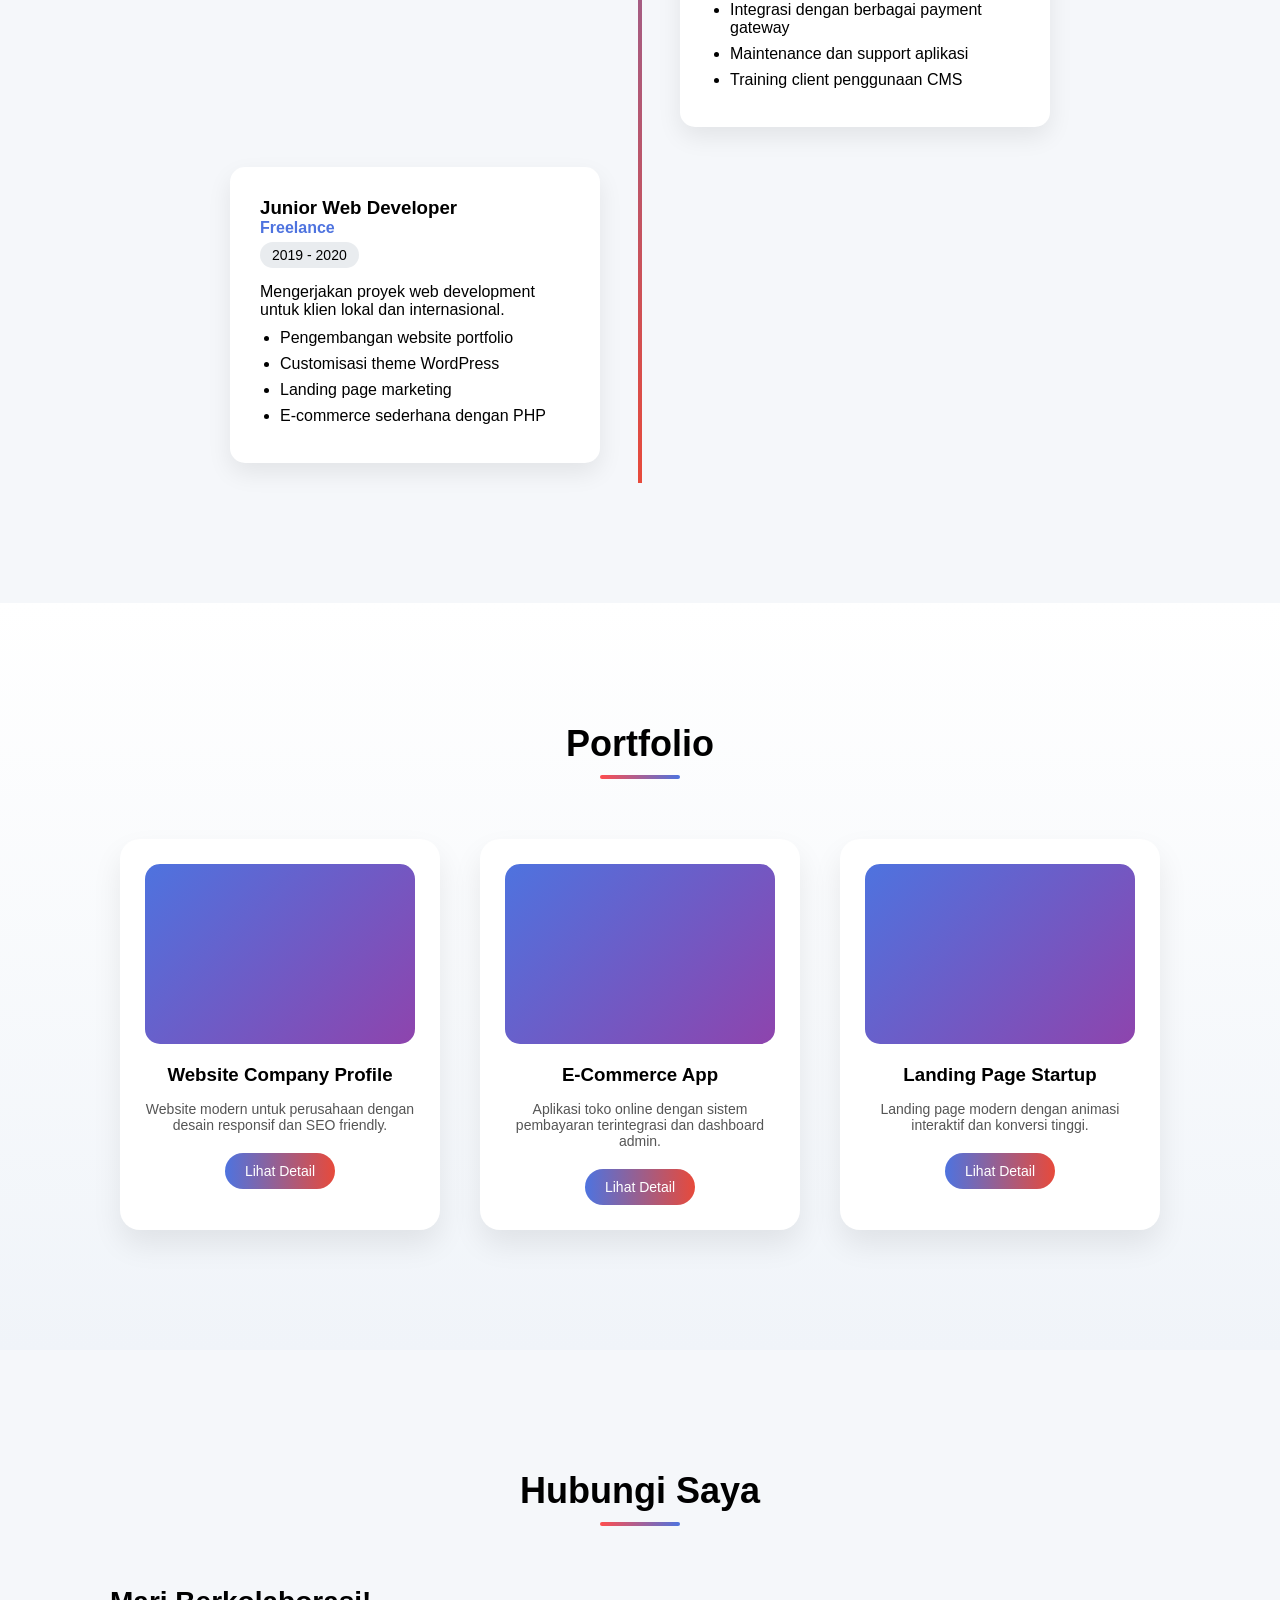
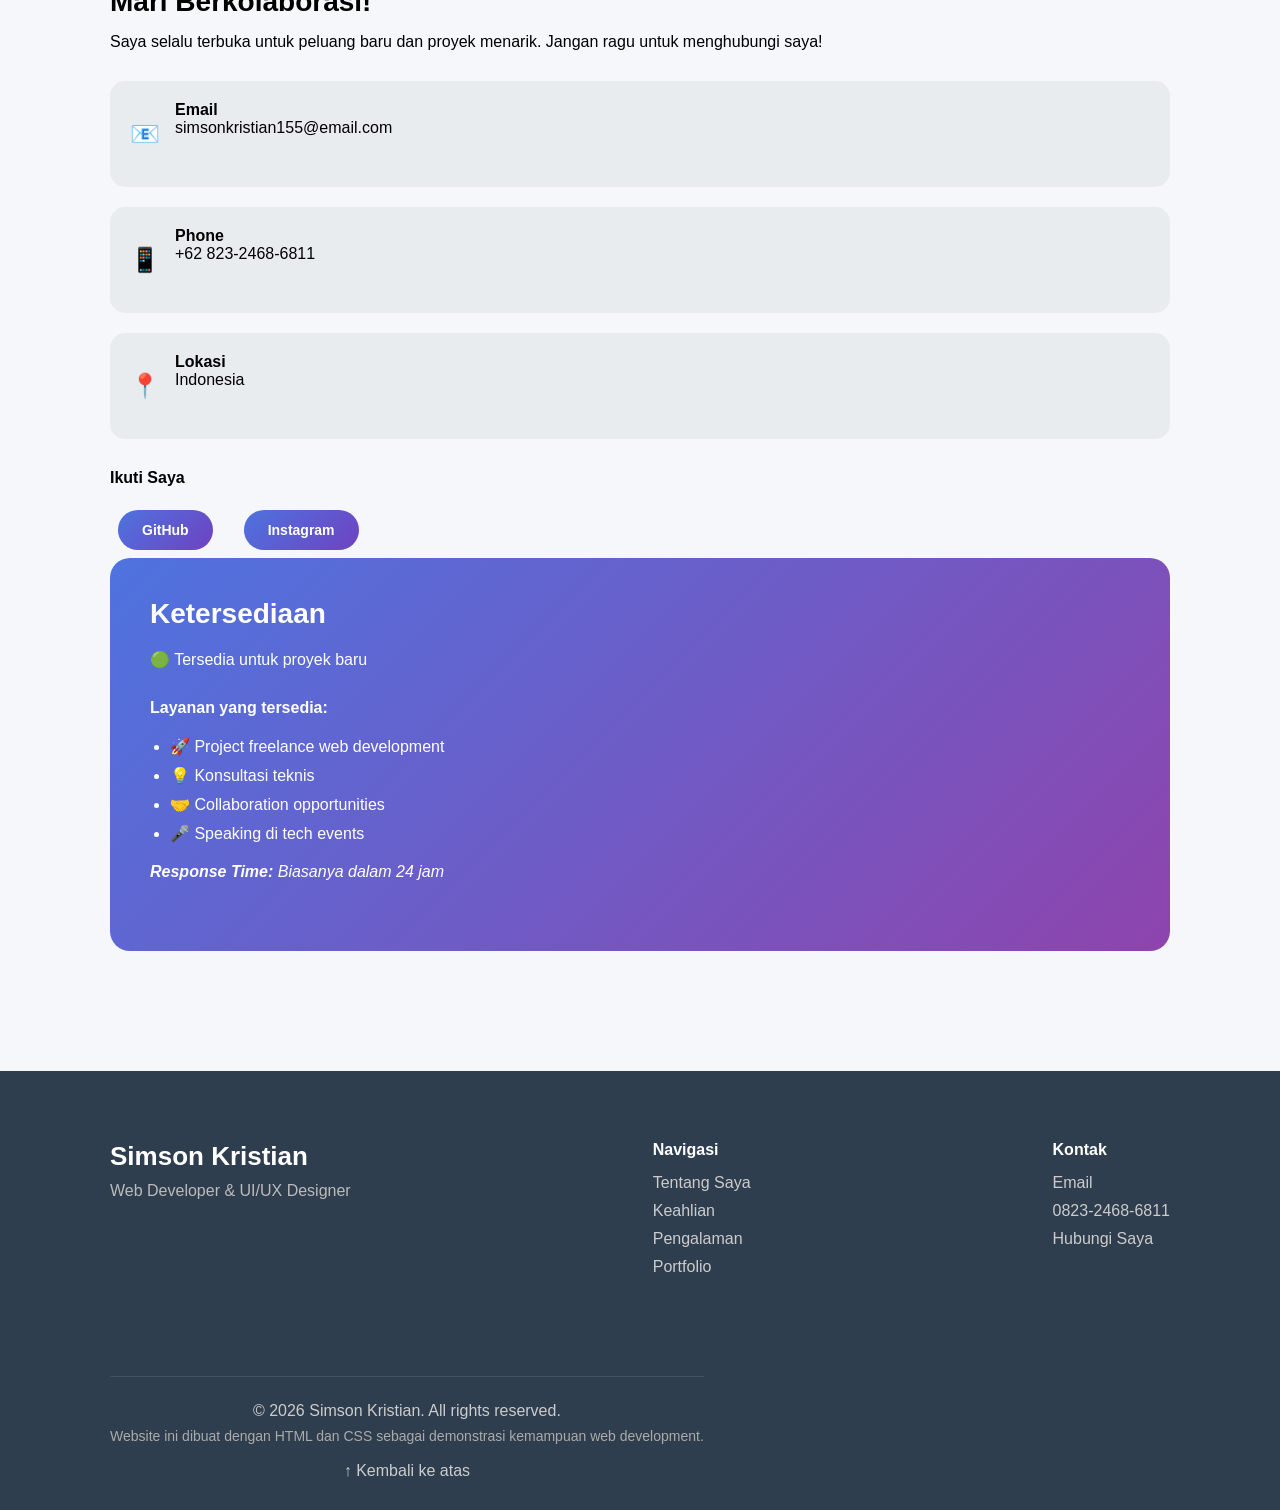
==== commit a7b866f8: "Update phone number display" ====
--- a/index.html
+++ b/index.html
@@ -312,7 +312,7 @@
                     <span>📱</span>
                     <div>
                         <h4>Phone</h4>
-                        <p>+62 812-3456-7890</p>
+                        <p>+62 823-2468-6811</p>
                     </div>
                 </div>
 
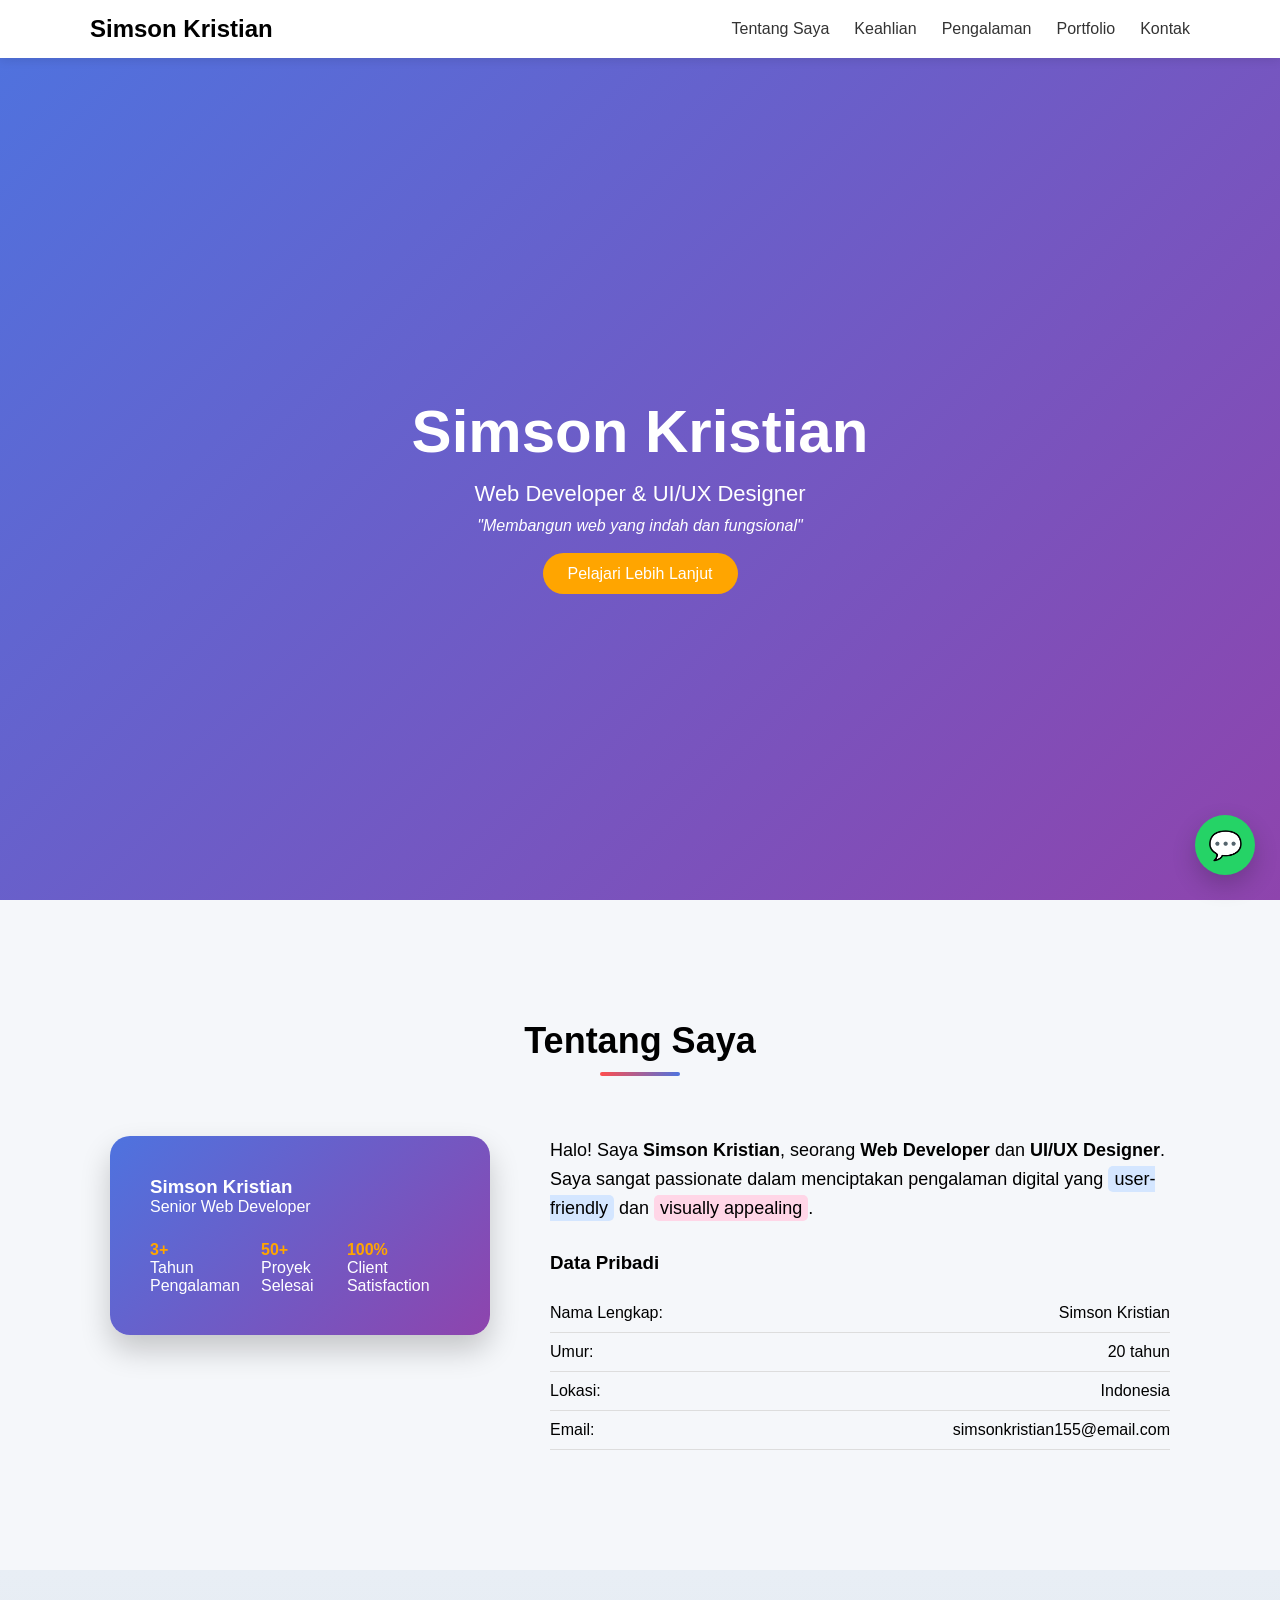
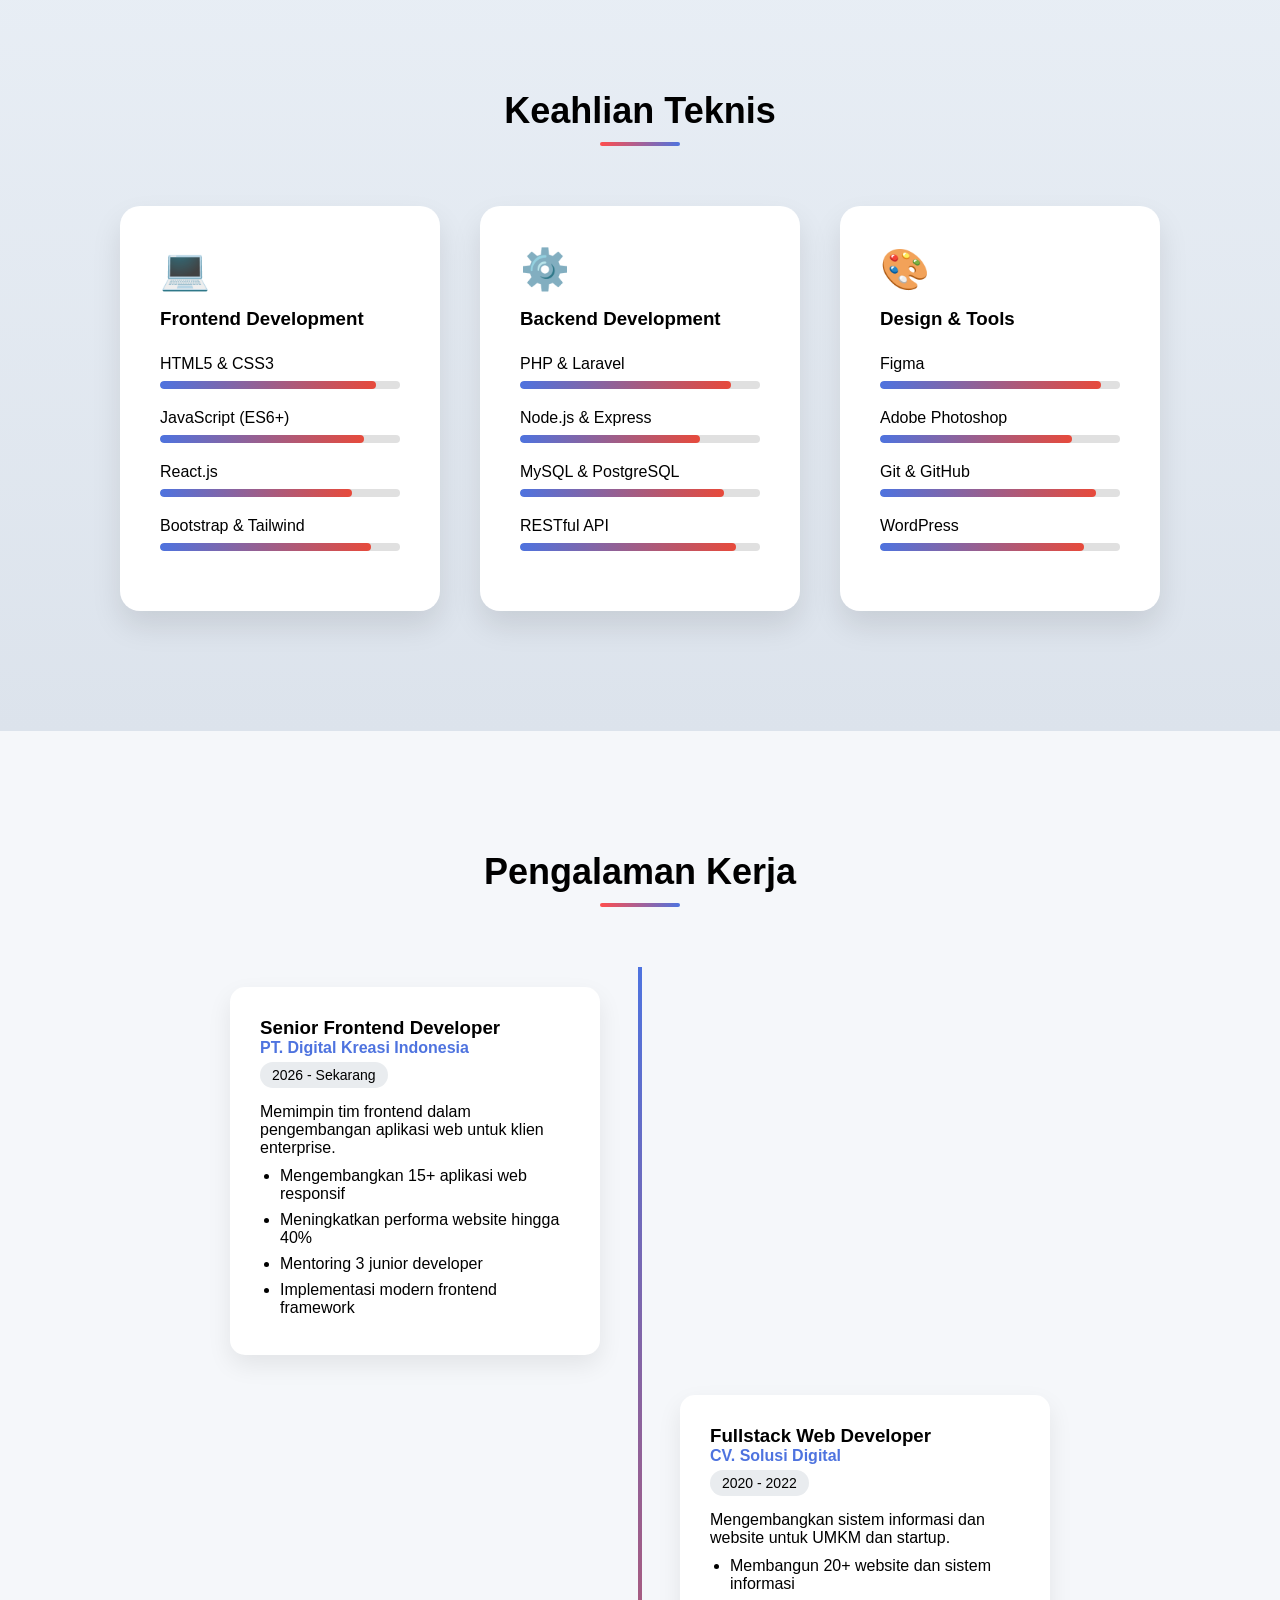
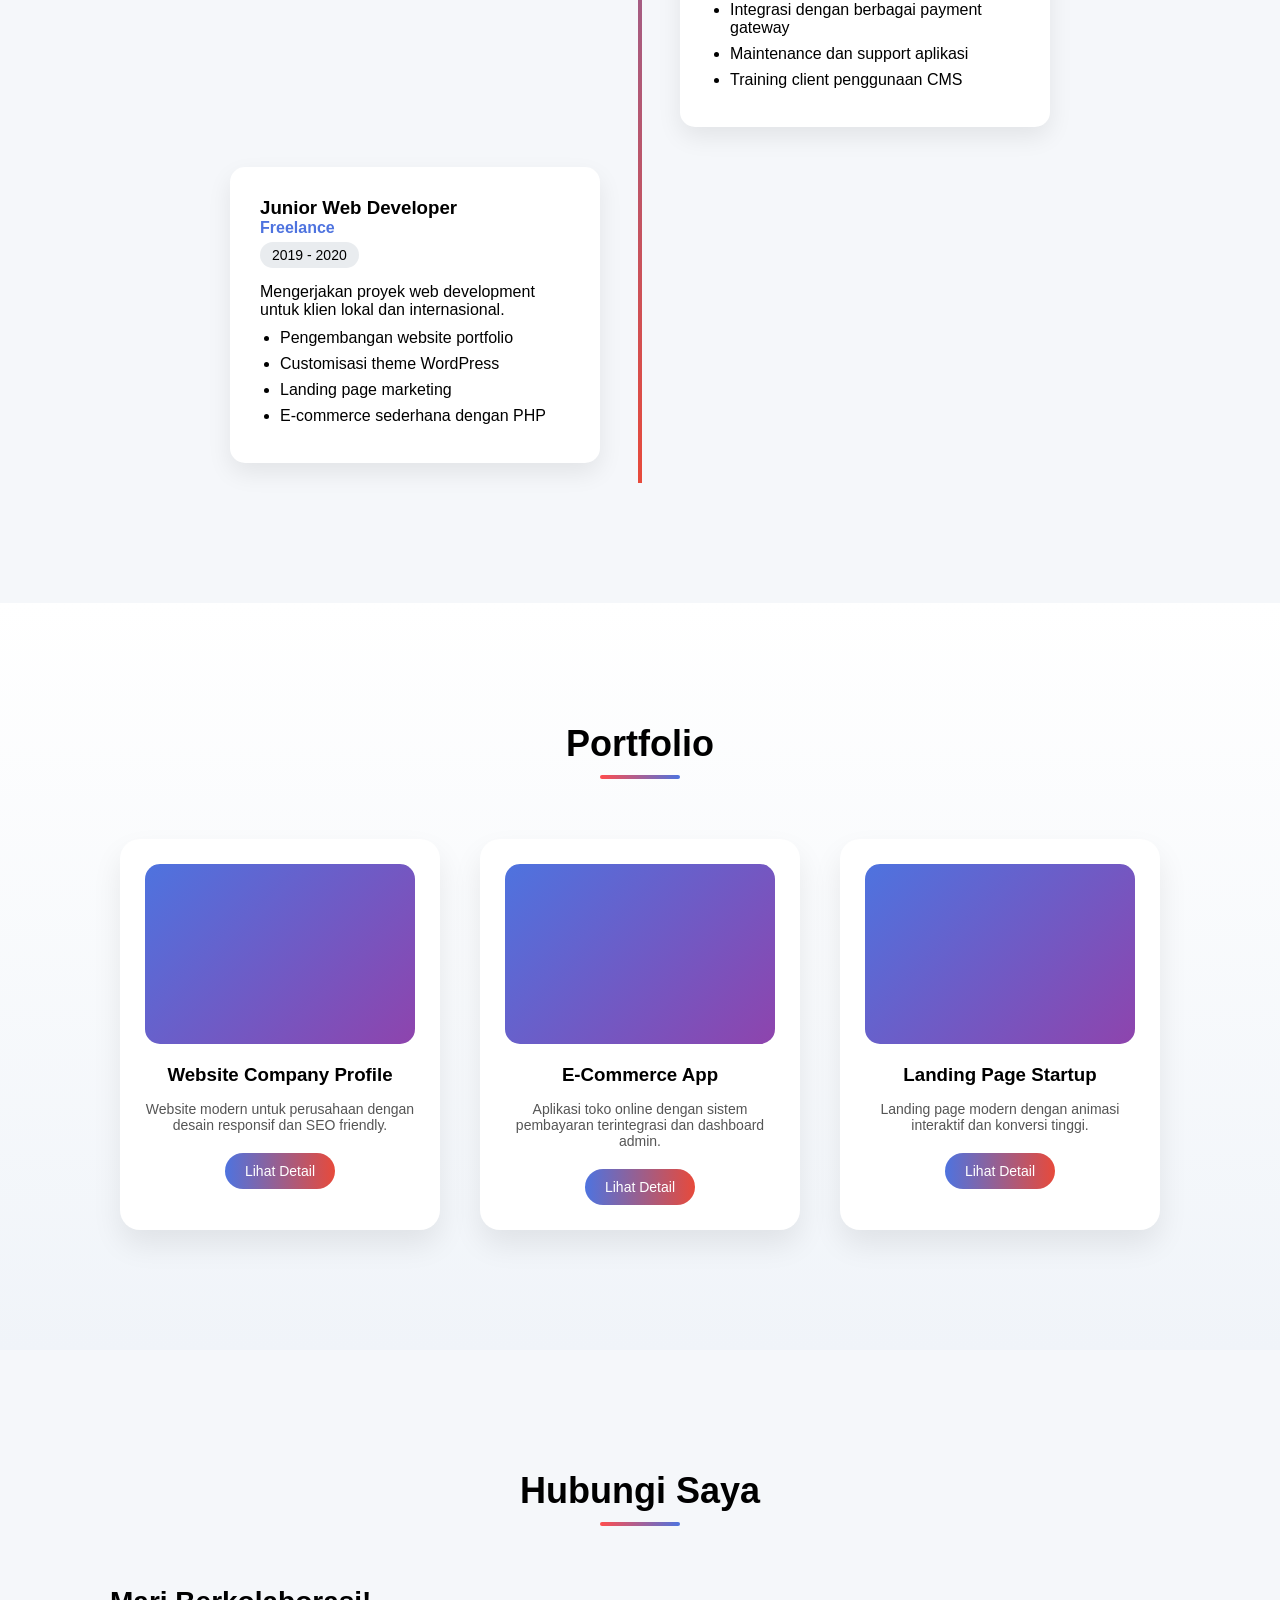
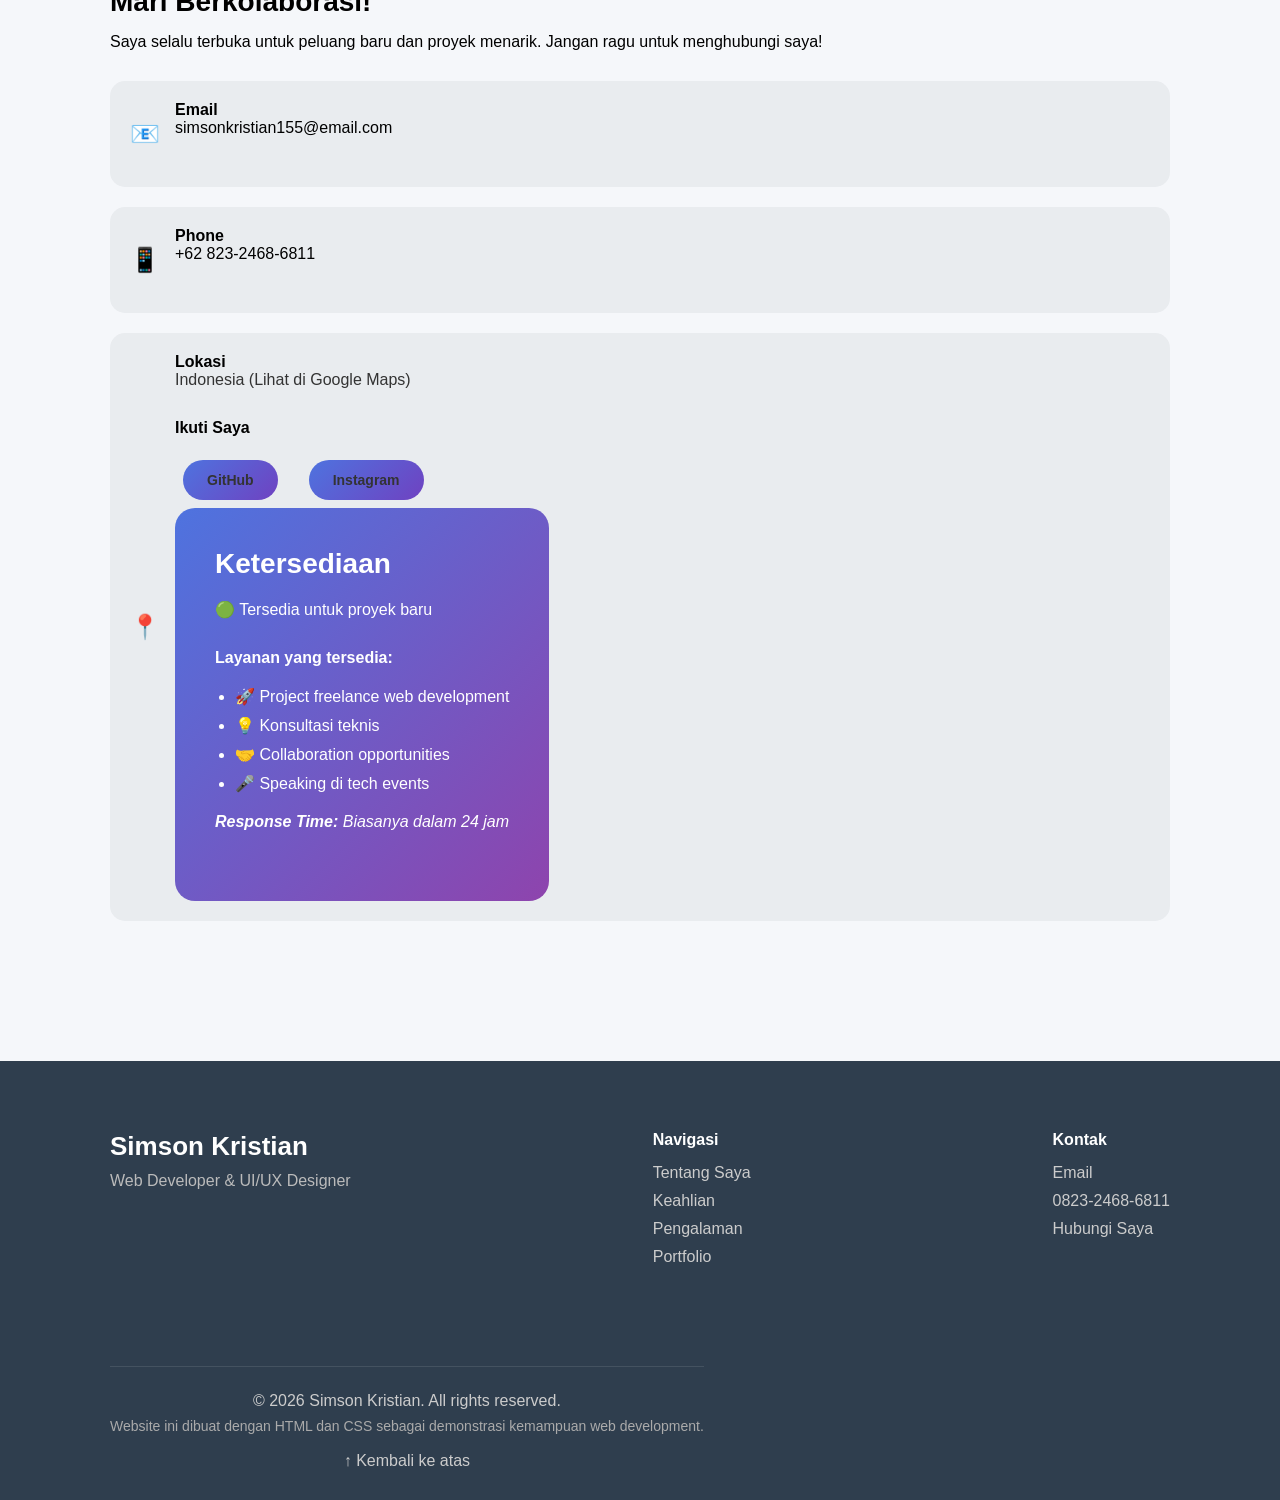
==== commit caee7765: "Update experience year to 2026" ====
--- a/index.html
+++ b/index.html
@@ -208,7 +208,7 @@
                 <div class="timeline-content">
                     <h3>Senior Frontend Developer</h3>
                     <span class="company">PT. Digital Kreasi Indonesia</span>
-                    <span class="year">2022 - Sekarang</span>
+                    <span class="year">2026 - Sekarang</span>
                     <p>Memimpin tim frontend dalam pengembangan aplikasi web untuk klien enterprise.</p>
                     <ul>
                         <li>Mengembangkan 15+ aplikasi web responsif</li>
@@ -319,10 +319,15 @@
                 <div class="contact-box">
                     <span>📍</span>
                     <div>
-                        <h4>Lokasi</h4>
-                        <p>Indonesia</p>
-                    </div>
-                </div>
+                    <h4>Lokasi</h4>
+                <p>
+             <a href="https://maps.app.goo.gl/Kqv9KSPCWL1wsiiz9?g_st=iw"
+        target="_blank"
+        rel="noopener noreferrer">
+        Indonesia (Lihat di Google Maps)
+    </a>
+</p>
+                    
 
                 <h4 class="follow-title">Ikuti Saya</h4>
 
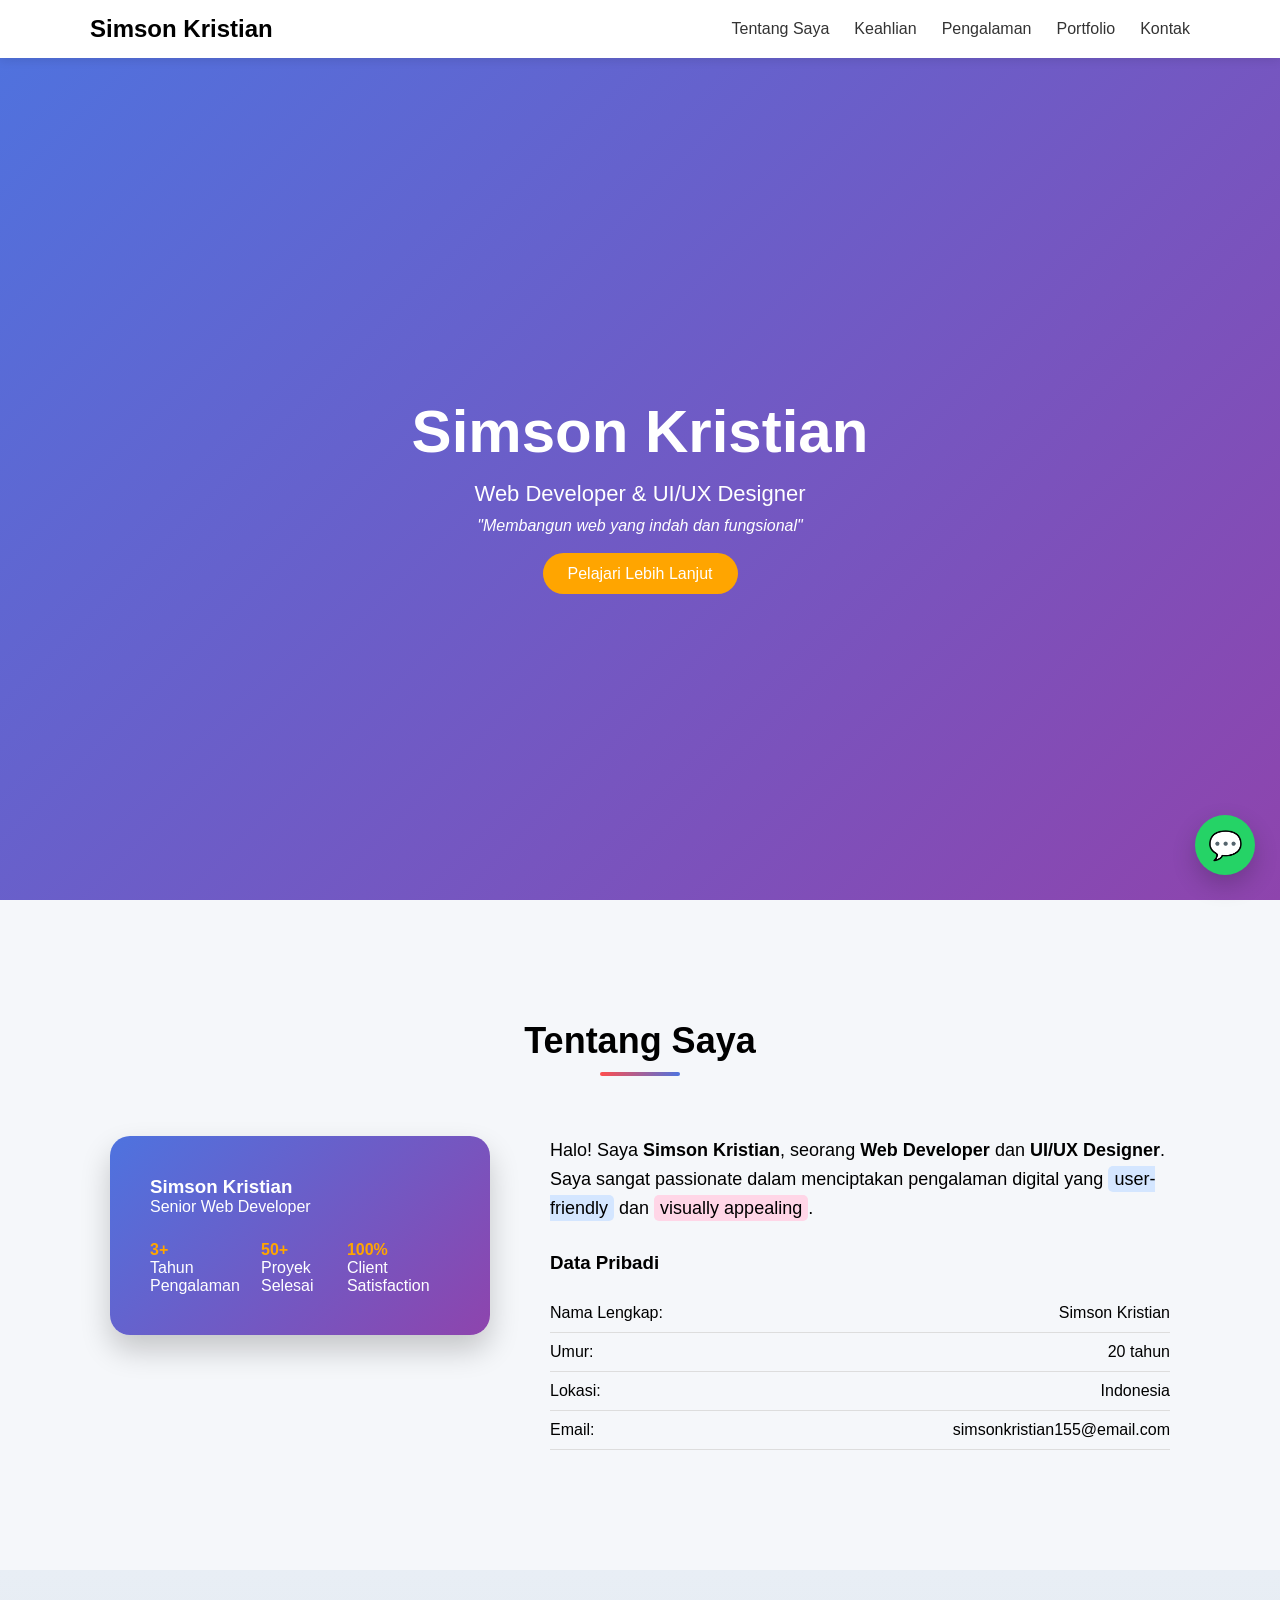
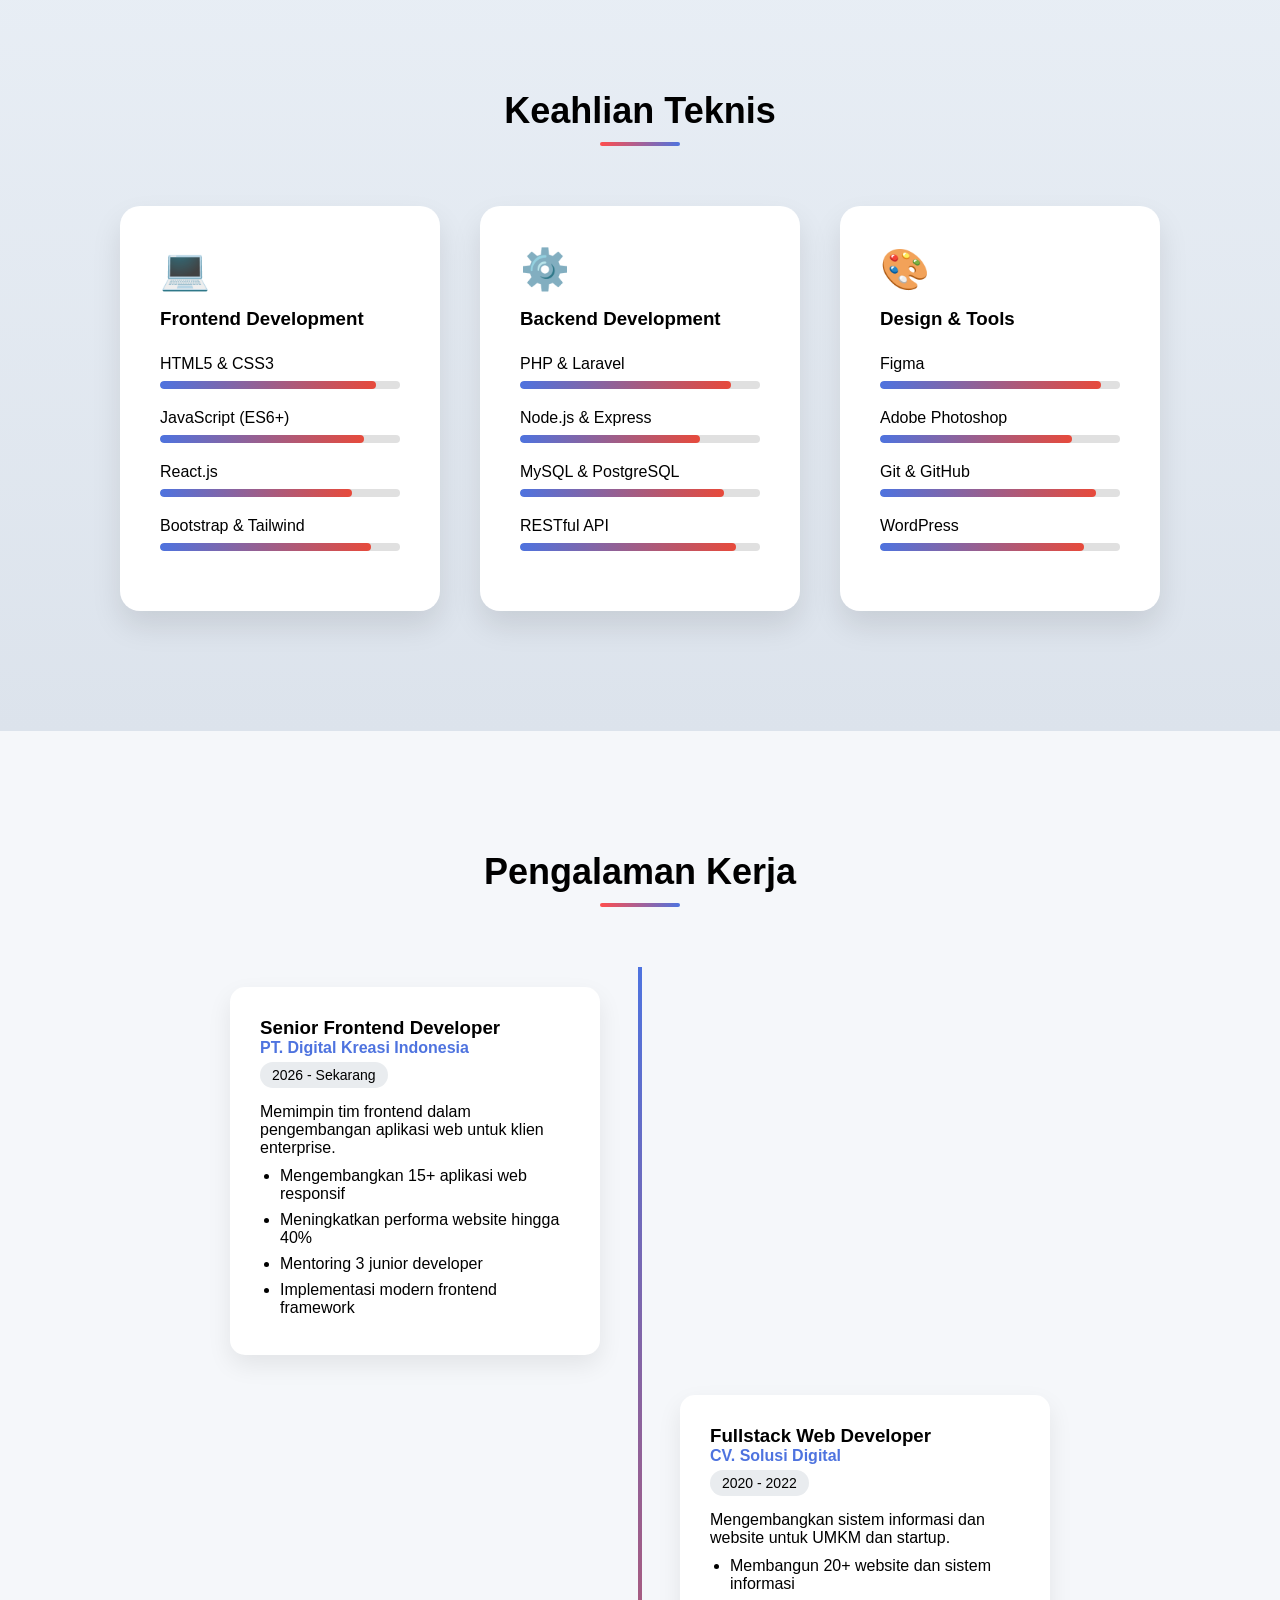
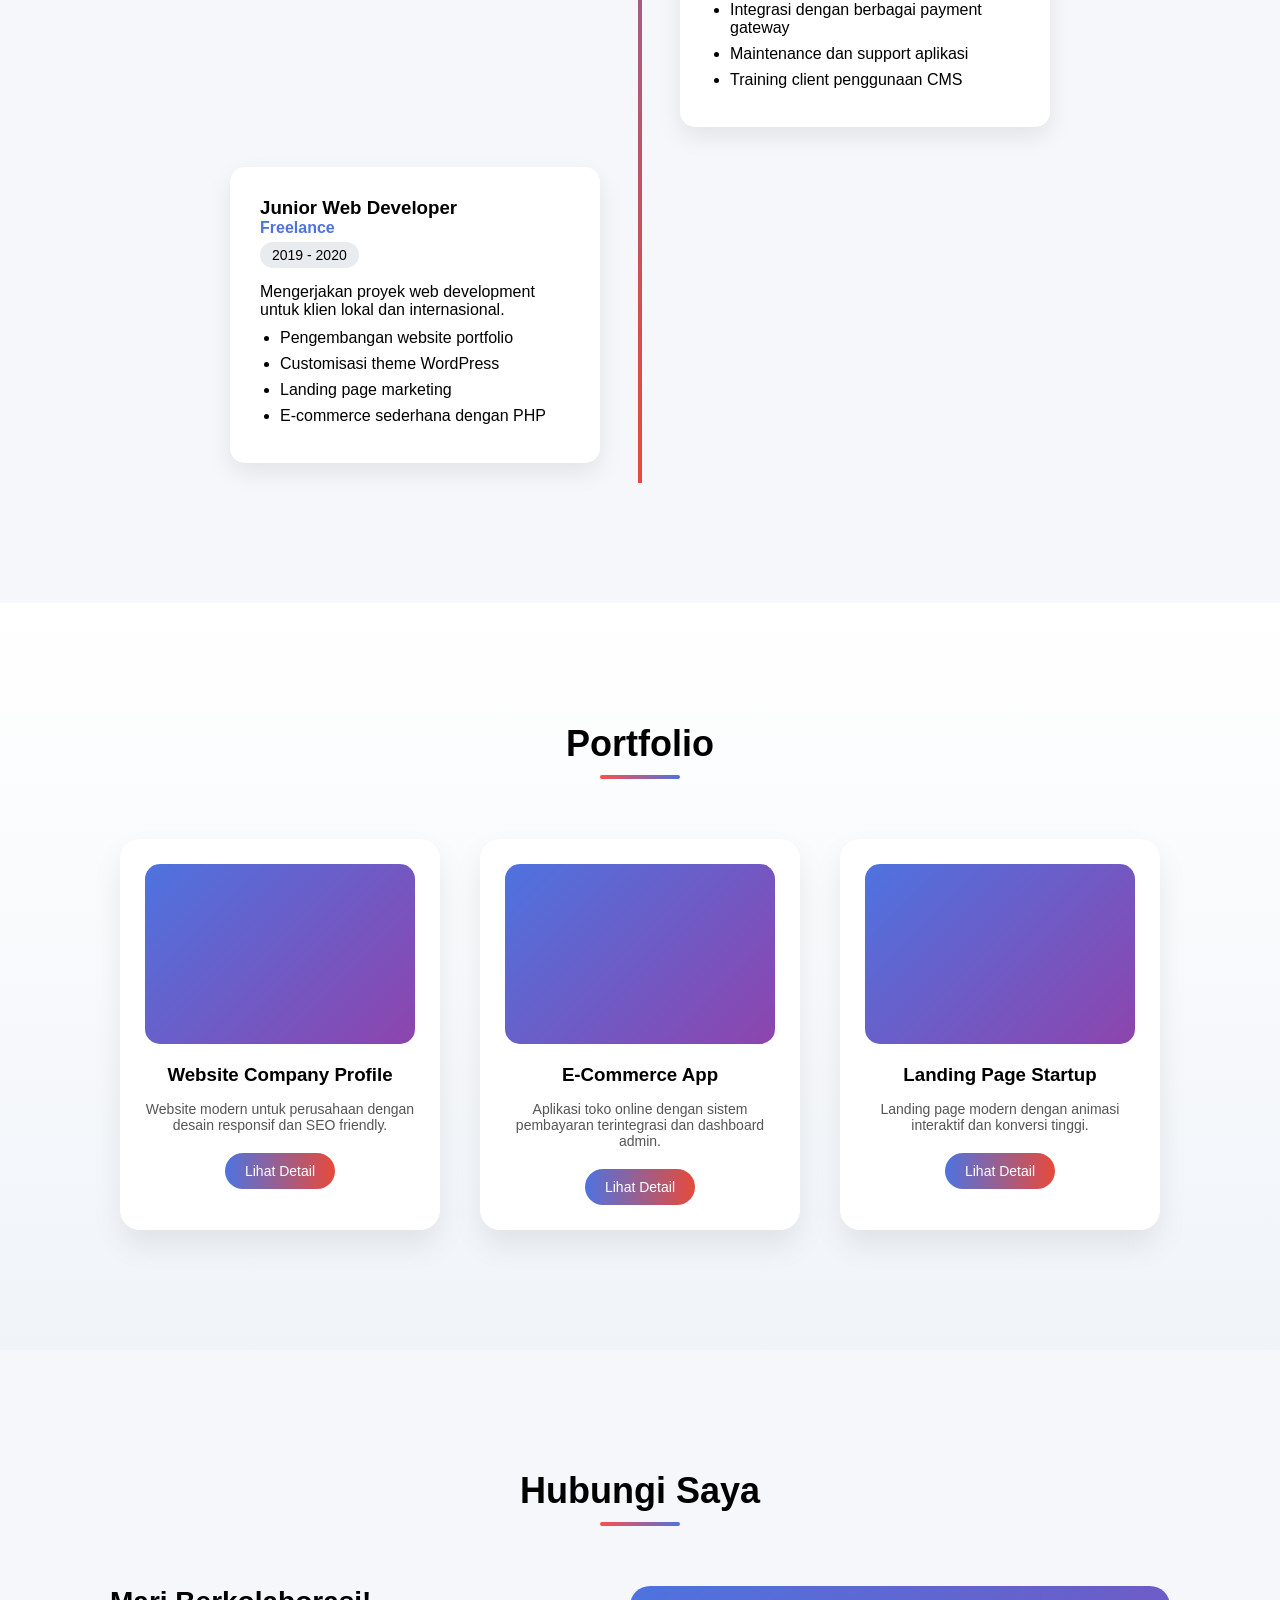
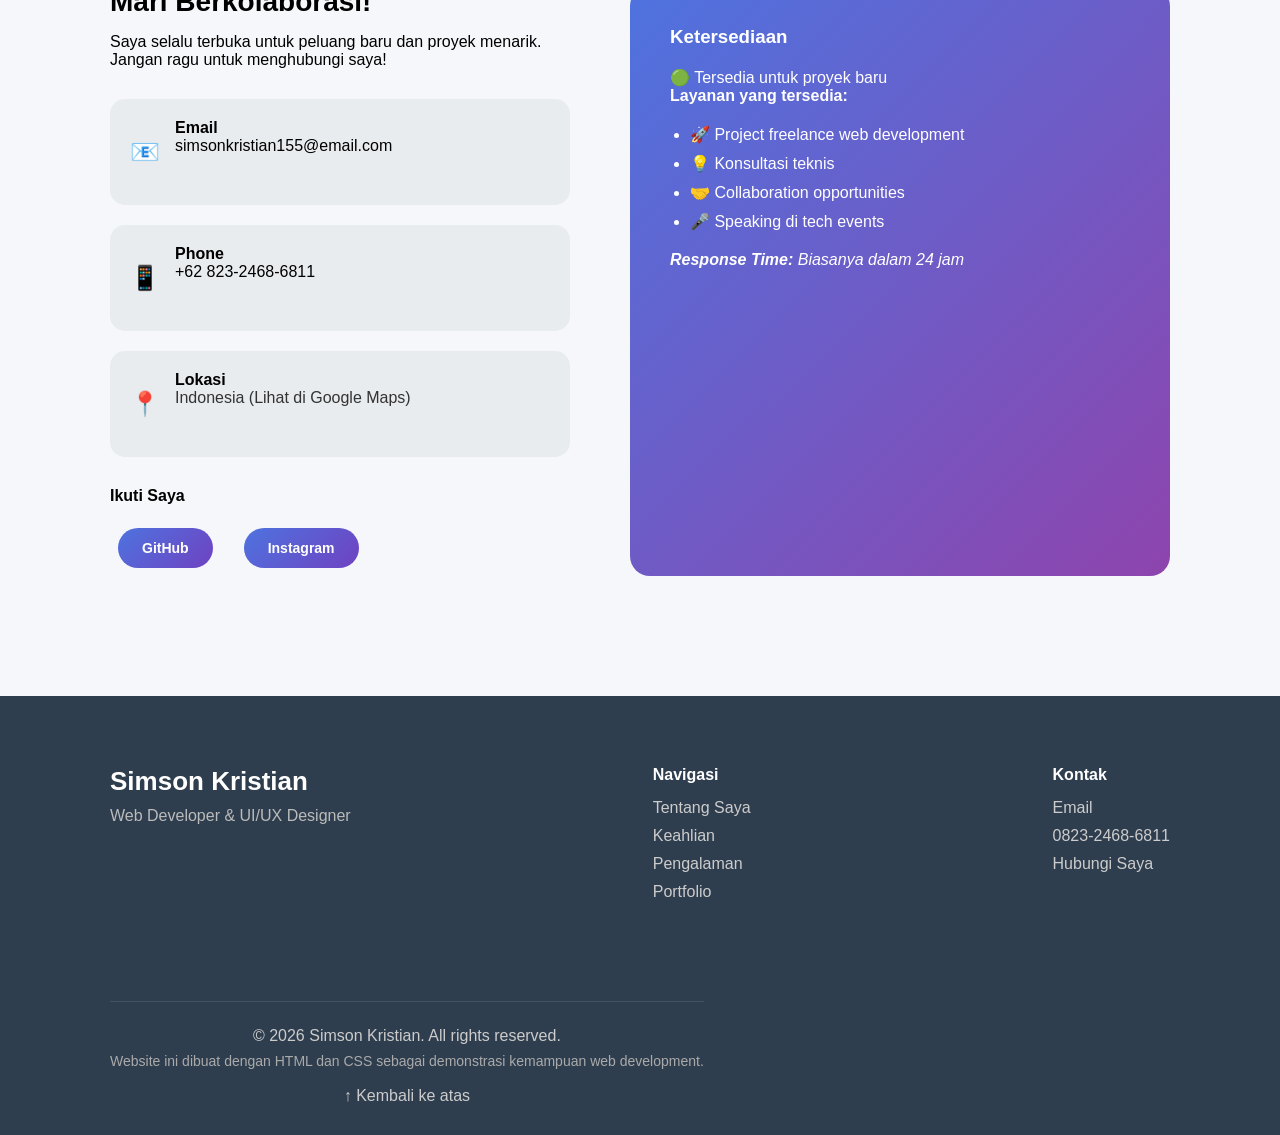
==== commit 8d464b75: "Update layout to match local version" ====
--- a/index.html
+++ b/index.html
@@ -288,7 +288,7 @@
         </div>
     </div>
 </section>
-<!-- CONTACT SECTION -->
+            <!-- CONTACT SECTION -->
 <section class="contact" id="kontak">
     <div class="container">
         <h2 class="section-title">Hubungi Saya</h2>
@@ -319,35 +319,35 @@
                 <div class="contact-box">
                     <span>📍</span>
                     <div>
-                    <h4>Lokasi</h4>
-                <p>
-             <a href="https://maps.app.goo.gl/Kqv9KSPCWL1wsiiz9?g_st=iw"
-        target="_blank"
-        rel="noopener noreferrer">
-        Indonesia (Lihat di Google Maps)
-    </a>
-</p>
-                    
+                        <h4>Lokasi</h4>
+                        <p>
+                            <a href="https://maps.app.goo.gl/Kqv9KSPCWL1wsiiz9?g_st=iw"
+                               target="_blank"
+                               rel="noopener noreferrer">
+                               Indonesia (Lihat di Google Maps)
+                            </a>
+                        </p>
+                    </div>
+                </div>
 
                 <h4 class="follow-title">Ikuti Saya</h4>
 
-               <div class="social-buttons">
-
-    <a href="https://github.com/simsonkristian155-cloud"
-       class="social-btn"
-       target="_blank"
-       rel="noopener noreferrer">
-       GitHub
-    </a>
-
-    <a href="https://instagram.com/kirtsiannn"
-       class="social-btn"
-       target="_blank"
-       rel="noopener noreferrer">
-       Instagram
-    </a>
-
-</div>
+                <div class="social-buttons">
+                    <a href="https://github.com/simsonkristian155-cloud"
+                       class="social-btn"
+                       target="_blank"
+                       rel="noopener noreferrer">
+                       GitHub
+                    </a>
+
+                    <a href="https://instagram.com/kirtsiannn"
+                       class="social-btn"
+                       target="_blank"
+                       rel="noopener noreferrer">
+                       Instagram
+                    </a>
+                </div>
+            </div>
 
             <!-- RIGHT SIDE -->
             <div class="contact-right">
@@ -363,13 +363,14 @@
                     <li>🎤 Speaking di tech events</li>
                 </ul>
 
-                <p class="response-time"><strong>Response Time:</strong> Biasanya dalam 24 jam</p>
-            </div>
-
-        </div>
-    </div>
-</section>
-
+                <p class="response-time">
+                    <strong>Response Time:</strong> Biasanya dalam 24 jam
+                </p>
+            </div>
+
+        </div>
+    </div>
+</section>
 
 <!-- FOOTER -->
 <footer class="footer">
